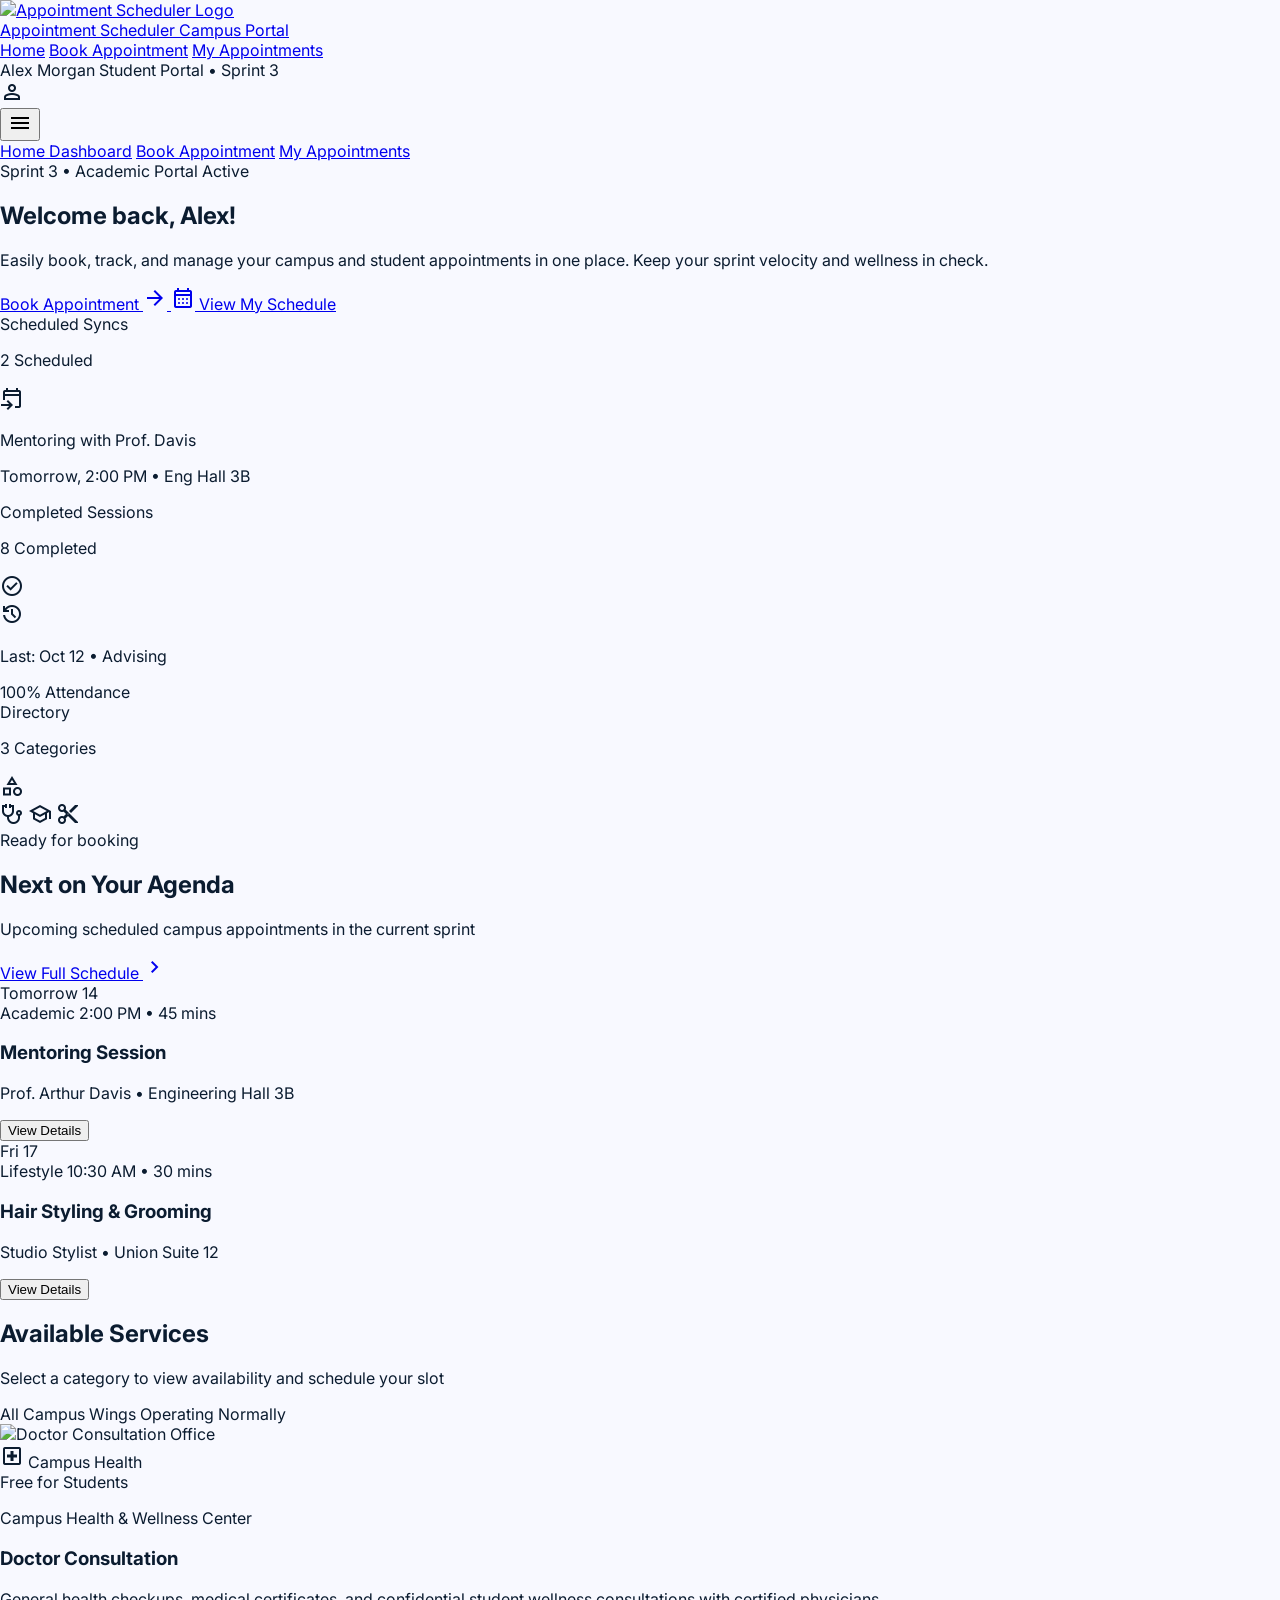
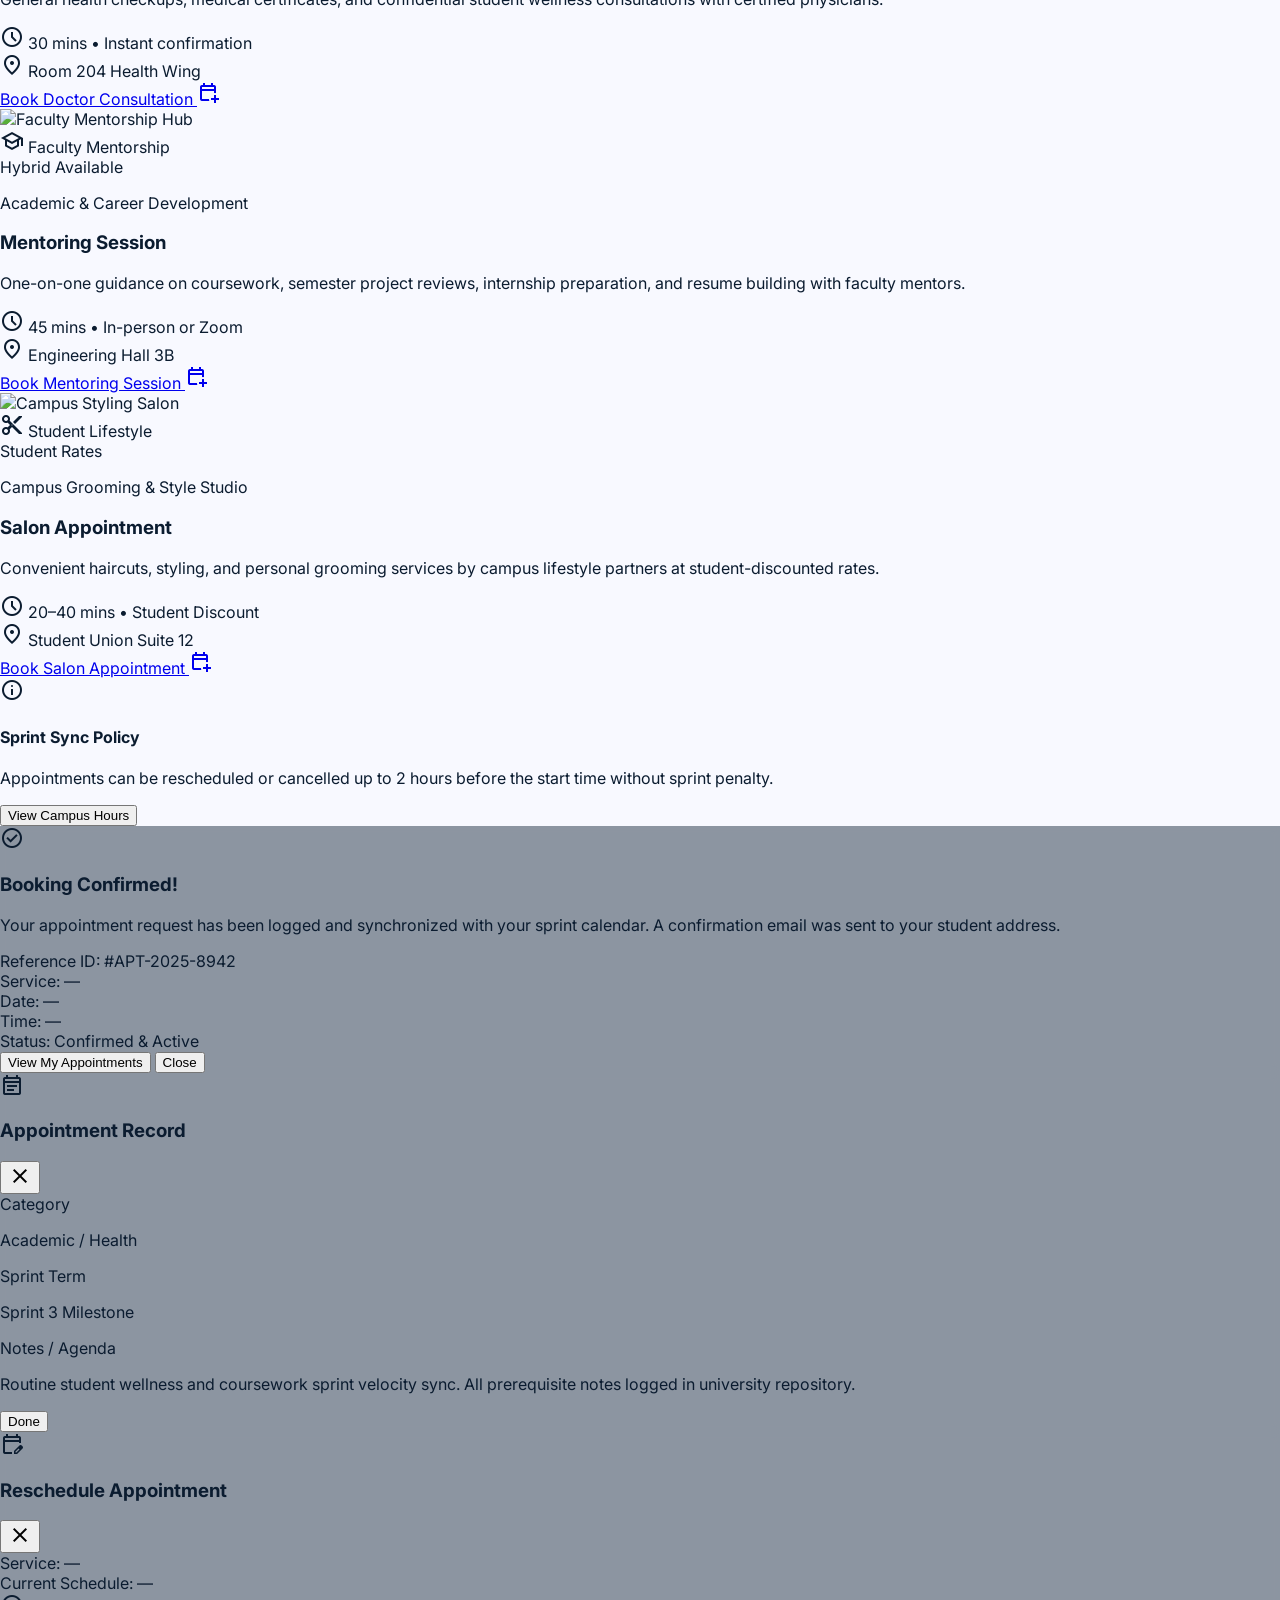
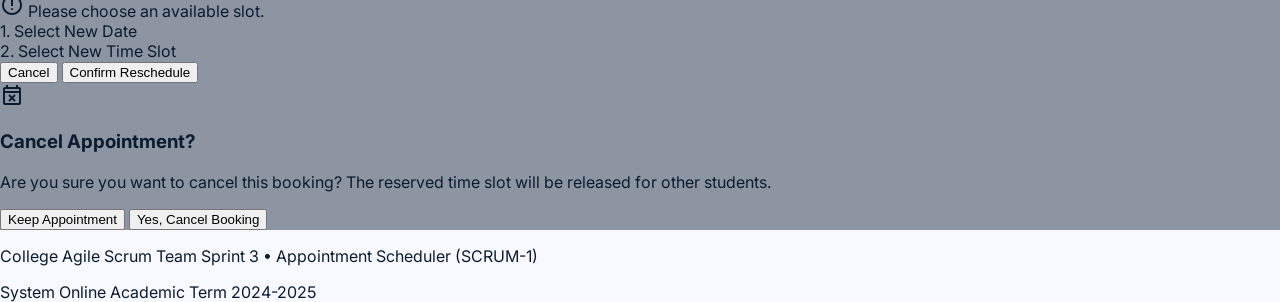
==== index.html @ 21fca4b3 "Initial commit: Appointment Scheduler for DevOps" ====
<!DOCTYPE html>
<html lang="en">
<head>
  <meta charset="utf-8"/>
  <meta name="viewport" content="width=device-width, initial-scale=1.0"/>
  <meta name="description" content="Agile Academic Appointment Scheduler - CSE706 Agile Scrum Project (SCRUM-1)"/>
  <title>Appointment Scheduler • Academic Portal</title>

  <!-- Google Fonts: Inter & Material Symbols Outlined -->
  <link rel="preconnect" href="https://fonts.googleapis.com"/>
  <link rel="preconnect" href="https://fonts.gstatic.com" crossorigin=""/>
  <link href="https://fonts.googleapis.com/css2?family=Inter:wght@300;400;500;600;700&display=swap" rel="stylesheet"/>
  <link href="https://fonts.googleapis.com/css2?family=Material+Symbols+Outlined:opsz,wght,FILL,GRAD@20..48,100..700,0..1,-50..200" rel="stylesheet"/>

  <!-- Tailwind CDN & Theme Config (Matches agile_academic_scheduler/DESIGN.md) -->
  <script src="https://cdn.tailwindcss.com"></script>
  <script id="tailwind-config">
    tailwind.config = {
      darkMode: "class",
      theme: {
        extend: {
          colors: {
            "surface": "#f8f9ff",
            "surface-dim": "#cbdbf5",
            "surface-bright": "#f8f9ff",
            "surface-container-lowest": "#ffffff",
            "surface-container-low": "#eff4ff",
            "surface-container": "#e5eeff",
            "surface-container-high": "#dce9ff",
            "surface-container-highest": "#d3e4fe",
            "surface-variant": "#d3e4fe",
            "background": "#f8f9ff",
            "on-surface": "#0b1c30",
            "on-surface-variant": "#434655",
            "on-background": "#0b1c30",
            "inverse-surface": "#213145",
            "inverse-on-surface": "#eaf1ff",
            "outline": "#737686",
            "outline-variant": "#c3c6d7",
            "primary": "#004ac6",
            "primary-container": "#2563eb",
            "on-primary": "#ffffff",
            "on-primary-container": "#eeefff",
            "primary-fixed": "#dbe1ff",
            "primary-fixed-dim": "#b4c5ff",
            "on-primary-fixed": "#00174b",
            "on-primary-fixed-variant": "#003ea8",
            "surface-tint": "#0053db",
            "secondary": "#565e74",
            "on-secondary": "#ffffff",
            "secondary-container": "#dae2fd",
            "on-secondary-container": "#5c647a",
            "secondary-fixed": "#dae2fd",
            "secondary-fixed-dim": "#bec6e0",
            "on-secondary-fixed": "#131b2e",
            "on-secondary-fixed-variant": "#3f465c",
            "tertiary": "#006243",
            "tertiary-container": "#007d57",
            "on-tertiary": "#ffffff",
            "on-tertiary-container": "#bdffdc",
            "tertiary-fixed": "#85f8c4",
            "tertiary-fixed-dim": "#68dba9",
            "on-tertiary-fixed": "#002114",
            "on-tertiary-fixed-variant": "#005137",
            "error": "#ba1a1a",
            "error-container": "#ffdad6",
            "on-error": "#ffffff",
            "on-error-container": "#93000a"
          },
          borderRadius: {
            "DEFAULT": "0.25rem",
            "lg": "0.5rem",
            "xl": "0.75rem",
            "full": "9999px"
          },
          spacing: {
            "gutter": "1rem",
            "gutter-desktop": "1.5rem",
            "margin": "1rem",
            "margin-tablet": "1.5rem",
            "margin-desktop": "2rem",
            "space-xs": "0.25rem",
            "space-sm": "0.5rem",
            "space-md": "1rem",
            "space-lg": "1.5rem",
            "space-xl": "2rem"
          },
          fontFamily: {
            sans: ["Inter", "-apple-system", "BlinkMacSystemFont", "sans-serif"]
          }
        }
      }
    };
  </script>

  <!-- Core Stylesheet -->
  <link rel="stylesheet" href="css/style.css"/>
</head>
<body class="bg-background text-on-surface antialiased min-h-screen flex flex-col font-sans">

  <!-- ======================================================================
       GLOBAL HEADER & NAVIGATION (Shared Shell)
       ====================================================================== -->
  <header class="fixed top-0 left-0 right-0 z-50 bg-surface-container-lowest/95 backdrop-blur-md border-b border-outline-variant/40 shadow-xs" id="app-header">
    <div class="h-16 max-w-7xl mx-auto px-4 sm:px-6 lg:px-8 flex items-center justify-between gap-space-md">
      
      <!-- Brand & Project Identity -->
      <a href="#home" class="flex items-center gap-space-md cursor-pointer group" data-navigate="home" aria-label="Go to Home Dashboard">
        <img alt="Appointment Scheduler Logo" class="h-8 w-auto object-contain transition-transform group-hover:scale-105" src="https://lh3.googleusercontent.com/aida/[base64]"/>
        <div class="flex items-center gap-space-sm">
          <span class="text-lg font-bold text-on-surface tracking-tight">Appointment Scheduler</span>
          <span class="hidden sm:inline-flex items-center px-2 py-0.5 rounded-full text-xs font-semibold bg-surface-container-high text-primary">Campus Portal</span>
        </div>
      </a>

      <!-- Desktop Navigation Shell Links -->
      <nav class="hidden md:flex items-center gap-space-xs" id="main-nav" aria-label="Main Navigation">
        <a class="nav-item px-3 py-1.5 transition-colors text-sm font-medium rounded-lg" data-target="home" href="#home">Home</a>
        <a class="nav-item px-3 py-1.5 transition-colors text-sm font-medium rounded-lg" data-target="book-appointment" href="#book-appointment">Book Appointment</a>
        <a class="nav-item px-3 py-1.5 transition-colors text-sm font-medium rounded-lg" data-target="my-appointments" href="#my-appointments">My Appointments</a>
      </nav>

      <!-- User Profile & Mobile Menu Toggle -->
      <div class="flex items-center gap-space-md">
        <div class="hidden sm:flex flex-col text-right">
          <span class="text-xs font-semibold text-on-surface leading-tight">Alex Morgan</span>
          <span class="text-[11px] text-on-surface-variant leading-none">Student Portal • Sprint 3</span>
        </div>
        <div class="relative cursor-pointer" title="Student Profile (SSO Active)">
          <div class="w-8 h-8 rounded-full bg-primary flex items-center justify-center text-on-primary">
            <span class="material-symbols-outlined text-[18px]">person</span>
          </div>
          <span class="absolute bottom-0 right-0 w-2.5 h-2.5 rounded-full bg-tertiary ring-2 ring-surface-container-lowest" title="Active"></span>
        </div>

        <!-- Mobile Navigation Menu Toggle Button -->
        <button class="md:hidden p-1.5 rounded-lg text-on-surface-variant hover:bg-surface-container transition-colors" id="mobile-menu-btn" aria-label="Toggle navigation menu">
          <span class="material-symbols-outlined text-[24px]">menu</span>
        </button>
      </div>
    </div>

    <!-- Mobile Navigation Dropdown -->
    <div class="hidden md:hidden px-4 pb-4 pt-2 bg-surface-container-lowest border-b border-outline-variant/40 flex flex-col gap-1.5" id="mobile-nav">
      <a class="mobile-nav-item px-3 py-2 rounded-lg text-sm font-medium transition-colors" data-target="home" href="#home">Home Dashboard</a>
      <a class="mobile-nav-item px-3 py-2 rounded-lg text-sm font-medium transition-colors" data-target="book-appointment" href="#book-appointment">Book Appointment</a>
      <a class="mobile-nav-item px-3 py-2 rounded-lg text-sm font-medium transition-colors" data-target="my-appointments" href="#my-appointments">My Appointments</a>
    </div>
  </header>

  <!-- ======================================================================
       MAIN CONTENT CONTAINER (View Router Shell)
       ====================================================================== -->
  <main class="w-full pt-16 flex-1 bg-background" id="app-main">

    <!-- ==================================================================
         VIEW 1: HOME DASHBOARD (Reference: home_dashboard/code.html)
         ================================================================== -->
    <section class="view-section" id="view-home">
      <div class="max-w-7xl mx-auto px-4 sm:px-6 lg:px-8 py-8 min-h-[calc(100vh-8rem)]">
        <div class="flex flex-col w-full space-y-10">

          <!-- Welcome Banner / Agile Cockpit Bar -->
          <div class="relative overflow-hidden rounded-xl bg-surface-container-lowest p-6 sm:p-8 shadow-sm">
            <div class="absolute -right-16 -top-16 w-80 h-80 rounded-full bg-primary-fixed/30 blur-3xl pointer-events-none"></div>
            <div class="relative z-10 flex flex-col lg:flex-row lg:items-center lg:justify-between gap-6">
              <div class="max-w-2xl space-y-2">
                <div class="inline-flex items-center gap-2 px-2.5 py-1 rounded-full bg-surface-container text-primary">
                  <span class="w-2 h-2 rounded-full bg-primary animate-pulse"></span>
                  <span class="text-xs font-semibold uppercase tracking-wider">Sprint 3 • Academic Portal Active</span>
                </div>
                <h1 class="text-3xl sm:text-4xl font-bold text-on-surface tracking-tight">Welcome back, Alex!</h1>
                <p class="text-base sm:text-lg text-on-surface-variant max-w-xl">
                  Easily book, track, and manage your campus and student appointments in one place. Keep your sprint velocity and wellness in check.
                </p>
              </div>
              <div class="flex flex-wrap sm:flex-nowrap items-center gap-3">
                <a class="inline-flex items-center justify-center gap-2 px-5 py-3 rounded-lg bg-primary-container text-on-primary font-semibold text-sm shadow-md hover:bg-primary transition-all duration-150 active:scale-95 cursor-pointer" data-navigate="book-appointment" href="#book-appointment">
                  <span>Book Appointment</span>
                  <span class="material-symbols-outlined text-[20px]">arrow_forward</span>
                </a>
                <a class="inline-flex items-center justify-center gap-2 px-5 py-3 rounded-lg bg-surface-container text-on-surface font-semibold text-sm hover:bg-surface-container-high transition-all duration-150 cursor-pointer" data-navigate="my-appointments" href="#my-appointments">
                  <span class="material-symbols-outlined text-[20px] text-secondary">calendar_month</span>
                  <span>View My Schedule</span>
                </a>
              </div>
            </div>
          </div>

          <!-- Summary Stats Metric Modules -->
          <div class="grid grid-cols-1 md:grid-cols-3 gap-6">
            <!-- Card 1: Scheduled -->
            <div class="rounded-xl bg-surface-container-lowest p-6 shadow-sm flex flex-col justify-between">
              <div class="flex items-start justify-between">
                <div class="space-y-1">
                  <span class="text-xs font-semibold text-on-surface-variant uppercase tracking-wider">Scheduled Syncs</span>
                  <p class="text-2xl font-bold text-on-surface">2 Scheduled</p>
                </div>
                <div class="w-11 h-11 rounded-lg bg-surface-container flex items-center justify-center text-primary">
                  <span class="material-symbols-outlined text-[24px]">event_upcoming</span>
                </div>
              </div>
              <div class="mt-6 pt-4 bg-surface-container-low -mx-6 -mb-6 p-4 rounded-b-xl flex items-center gap-3">
                <span class="w-2 h-2 rounded-full bg-primary flex-shrink-0"></span>
                <div class="min-w-0 flex-1">
                  <p class="text-xs font-semibold text-on-surface truncate">Mentoring with Prof. Davis</p>
                  <p class="text-xs text-on-surface-variant">Tomorrow, 2:00 PM • Eng Hall 3B</p>
                </div>
              </div>
            </div>

            <!-- Card 2: Completed Sessions -->
            <div class="rounded-xl bg-surface-container-lowest p-6 shadow-sm flex flex-col justify-between">
              <div class="flex items-start justify-between">
                <div class="space-y-1">
                  <span class="text-xs font-semibold text-on-surface-variant uppercase tracking-wider">Completed Sessions</span>
                  <p class="text-2xl font-bold text-on-surface">8 Completed</p>
                </div>
                <div class="w-11 h-11 rounded-lg bg-tertiary-fixed/40 flex items-center justify-center text-tertiary">
                  <span class="material-symbols-outlined text-[24px]">check_circle</span>
                </div>
              </div>
              <div class="mt-6 pt-4 bg-surface-container-low -mx-6 -mb-6 p-4 rounded-b-xl flex items-center justify-between">
                <div class="flex items-center gap-2">
                  <span class="material-symbols-outlined text-secondary text-[16px]">history</span>
                  <p class="text-xs text-on-surface-variant">Last: Oct 12 • Advising</p>
                </div>
                <span class="px-2 py-0.5 rounded-full bg-surface-container text-xs text-on-surface-variant font-medium">100% Attendance</span>
              </div>
            </div>

            <!-- Card 3: Directory Categories -->
            <div class="rounded-xl bg-surface-container-lowest p-6 shadow-sm flex flex-col justify-between">
              <div class="flex items-start justify-between">
                <div class="space-y-1">
                  <span class="text-xs font-semibold text-on-surface-variant uppercase tracking-wider">Directory</span>
                  <p class="text-2xl font-bold text-on-surface">3 Categories</p>
                </div>
                <div class="w-11 h-11 rounded-lg bg-surface-container-high flex items-center justify-center text-primary">
                  <span class="material-symbols-outlined text-[24px]">category</span>
                </div>
              </div>
              <div class="mt-6 pt-4 bg-surface-container-low -mx-6 -mb-6 p-4 rounded-b-xl flex items-center justify-between">
                <div class="flex items-center gap-2">
                  <span class="p-1 rounded bg-surface-container-lowest text-primary material-symbols-outlined text-[16px]">stethoscope</span>
                  <span class="p-1 rounded bg-surface-container-lowest text-primary material-symbols-outlined text-[16px]">school</span>
                  <span class="p-1 rounded bg-surface-container-lowest text-primary material-symbols-outlined text-[16px]">content_cut</span>
                </div>
                <span class="text-xs text-primary font-semibold">Ready for booking</span>
              </div>
            </div>
          </div>

          <!-- Next 2 Appointments: Quick Preview Strip -->
          <div class="rounded-xl bg-surface-container-lowest p-6 shadow-sm space-y-4">
            <div class="flex items-center justify-between">
              <div>
                <h2 class="text-lg font-bold text-on-surface tracking-tight">Next on Your Agenda</h2>
                <p class="text-xs text-on-surface-variant">Upcoming scheduled campus appointments in the current sprint</p>
              </div>
              <a class="inline-flex items-center gap-1 text-xs font-semibold text-primary hover:text-on-primary-fixed-variant transition-colors cursor-pointer" data-navigate="my-appointments" href="#my-appointments">
                <span>View Full Schedule</span>
                <span class="material-symbols-outlined text-[16px]">chevron_right</span>
              </a>
            </div>
            <div class="grid grid-cols-1 md:grid-cols-2 gap-4">
              <!-- Item 1: Mentoring -->
              <div class="flex flex-col sm:flex-row sm:items-center justify-between gap-4 p-4 rounded-lg bg-surface-container-low hover:bg-surface-container transition-colors">
                <div class="flex items-center gap-3">
                  <div class="w-12 h-12 rounded-lg bg-primary text-on-primary flex flex-col items-center justify-center flex-shrink-0">
                    <span class="text-[10px] font-bold uppercase leading-none">Tomorrow</span>
                    <span class="text-lg font-bold leading-none mt-1">14</span>
                  </div>
                  <div>
                    <div class="inline-flex items-center gap-2 mb-0.5">
                      <span class="px-2 py-0.5 rounded-full bg-primary-fixed text-xs font-semibold text-on-primary-fixed-variant">Academic</span>
                      <span class="text-xs text-on-surface-variant">2:00 PM • 45 mins</span>
                    </div>
                    <h3 class="text-sm font-semibold text-on-surface">Mentoring Session</h3>
                    <p class="text-xs text-on-surface-variant">Prof. Arthur Davis • Engineering Hall 3B</p>
                  </div>
                </div>
                <button class="self-start sm:self-center px-3 py-1.5 rounded-lg bg-surface-container-lowest text-primary text-xs font-semibold shadow-sm hover:bg-primary hover:text-on-primary transition-colors cursor-pointer" onclick="navigateTo('my-appointments')">
                  View Details
                </button>
              </div>

              <!-- Item 2: Styling -->
              <div class="flex flex-col sm:flex-row sm:items-center justify-between gap-4 p-4 rounded-lg bg-surface-container-low hover:bg-surface-container transition-colors">
                <div class="flex items-center gap-3">
                  <div class="w-12 h-12 rounded-lg bg-secondary text-on-secondary flex flex-col items-center justify-center flex-shrink-0">
                    <span class="text-[10px] font-bold uppercase leading-none">Fri</span>
                    <span class="text-lg font-bold leading-none mt-1">17</span>
                  </div>
                  <div>
                    <div class="inline-flex items-center gap-2 mb-0.5">
                      <span class="px-2 py-0.5 rounded-full bg-surface-container-high text-xs font-semibold text-secondary">Lifestyle</span>
                      <span class="text-xs text-on-surface-variant">10:30 AM • 30 mins</span>
                    </div>
                    <h3 class="text-sm font-semibold text-on-surface">Hair Styling & Grooming</h3>
                    <p class="text-xs text-on-surface-variant">Studio Stylist • Union Suite 12</p>
                  </div>
                </div>
                <button class="self-start sm:self-center px-3 py-1.5 rounded-lg bg-surface-container-lowest text-primary text-xs font-semibold shadow-sm hover:bg-primary hover:text-on-primary transition-colors cursor-pointer" onclick="navigateTo('my-appointments')">
                  View Details
                </button>
              </div>
            </div>
          </div>

          <!-- Available Services Section -->
          <div class="space-y-6">
            <div class="flex flex-col sm:flex-row sm:items-end justify-between gap-2">
              <div>
                <h2 class="text-2xl font-bold text-on-surface tracking-tight">Available Services</h2>
                <p class="text-sm text-on-surface-variant">Select a category to view availability and schedule your slot</p>
              </div>
              <div class="inline-flex items-center gap-1.5 text-on-surface-variant text-xs font-semibold bg-surface-container-lowest px-3 py-1.5 rounded-lg shadow-sm">
                <span class="w-2 h-2 rounded-full bg-tertiary"></span>
                <span>All Campus Wings Operating Normally</span>
              </div>
            </div>

            <!-- 3 Distinct Realistic Service Cards -->
            <div class="grid grid-cols-1 lg:grid-cols-3 gap-6">

              <!-- Card A: Doctor Consultation -->
              <div class="rounded-xl bg-surface-container-lowest shadow-sm flex flex-col justify-between overflow-hidden group hover:shadow-md transition-shadow duration-200">
                <div>
                  <div class="relative h-44 w-full overflow-hidden bg-surface-container">
                    <img class="w-full h-full object-cover group-hover:scale-105 transition-transform duration-300" alt="Doctor Consultation Office" src="https://lh3.googleusercontent.com/aida-public/[base64]"/>
                    <div class="absolute top-3 left-3">
                      <span class="inline-flex items-center gap-1.5 px-3 py-1 rounded-full bg-surface-container-lowest/90 backdrop-blur text-xs font-semibold text-primary shadow-sm">
                        <span class="material-symbols-outlined text-[16px]">local_hospital</span>
                        Campus Health
                      </span>
                    </div>
                    <div class="absolute bottom-3 right-3">
                      <span class="px-2.5 py-0.5 rounded-full bg-surface-container-lowest/90 backdrop-blur text-xs text-tertiary font-bold shadow-sm">
                        Free for Students
                      </span>
                    </div>
                  </div>
                  <div class="p-6 space-y-3">
                    <div>
                      <p class="text-xs font-bold uppercase tracking-wider text-primary">Campus Health & Wellness Center</p>
                      <h3 class="text-lg font-bold text-on-surface mt-1">Doctor Consultation</h3>
                    </div>
                    <p class="text-sm text-on-surface-variant line-clamp-3">
                      General health checkups, medical certificates, and confidential student wellness consultations with certified physicians.
                    </p>
                    <div class="pt-2 flex flex-col gap-1.5">
                      <div class="flex items-center gap-2 text-on-surface-variant text-xs">
                        <span class="material-symbols-outlined text-[18px] text-secondary">schedule</span>
                        <span>30 mins • Instant confirmation</span>
                      </div>
                      <div class="flex items-center gap-2 text-on-surface-variant text-xs">
                        <span class="material-symbols-outlined text-[18px] text-secondary">location_on</span>
                        <span>Room 204 Health Wing</span>
                      </div>
                    </div>
                  </div>
                </div>
                <div class="p-6 pt-0">
                  <a class="w-full inline-flex items-center justify-center gap-2 px-4 py-2.5 rounded-lg bg-surface-container-low text-primary text-sm font-semibold hover:bg-primary hover:text-on-primary transition-colors cursor-pointer" data-navigate="book-appointment" data-service="doctor" href="#book-appointment">
                    <span>Book Doctor Consultation</span>
                    <span class="material-symbols-outlined text-[18px]">calendar_add_on</span>
                  </a>
                </div>
              </div>

              <!-- Card B: Mentoring Session -->
              <div class="rounded-xl bg-surface-container-lowest shadow-sm flex flex-col justify-between overflow-hidden group hover:shadow-md transition-shadow duration-200">
                <div>
                  <div class="relative h-44 w-full overflow-hidden bg-surface-container">
                    <img class="w-full h-full object-cover group-hover:scale-105 transition-transform duration-300" alt="Faculty Mentorship Hub" src="https://lh3.googleusercontent.com/aida-public/[base64]"/>
                    <div class="absolute top-3 left-3">
                      <span class="inline-flex items-center gap-1.5 px-3 py-1 rounded-full bg-surface-container-lowest/90 backdrop-blur text-xs font-semibold text-primary shadow-sm">
                        <span class="material-symbols-outlined text-[16px]">school</span>
                        Faculty Mentorship
                      </span>
                    </div>
                    <div class="absolute bottom-3 right-3">
                      <span class="px-2.5 py-0.5 rounded-full bg-surface-container-lowest/90 backdrop-blur text-xs text-secondary font-bold shadow-sm">
                        Hybrid Available
                      </span>
                    </div>
                  </div>
                  <div class="p-6 space-y-3">
                    <div>
                      <p class="text-xs font-bold uppercase tracking-wider text-primary">Academic & Career Development</p>
                      <h3 class="text-lg font-bold text-on-surface mt-1">Mentoring Session</h3>
                    </div>
                    <p class="text-sm text-on-surface-variant line-clamp-3">
                      One-on-one guidance on coursework, semester project reviews, internship preparation, and resume building with faculty mentors.
                    </p>
                    <div class="pt-2 flex flex-col gap-1.5">
                      <div class="flex items-center gap-2 text-on-surface-variant text-xs">
                        <span class="material-symbols-outlined text-[18px] text-secondary">schedule</span>
                        <span>45 mins • In-person or Zoom</span>
                      </div>
                      <div class="flex items-center gap-2 text-on-surface-variant text-xs">
                        <span class="material-symbols-outlined text-[18px] text-secondary">location_on</span>
                        <span>Engineering Hall 3B</span>
                      </div>
                    </div>
                  </div>
                </div>
                <div class="p-6 pt-0">
                  <a class="w-full inline-flex items-center justify-center gap-2 px-4 py-2.5 rounded-lg bg-primary-container text-on-primary text-sm font-semibold shadow-sm hover:bg-primary transition-colors cursor-pointer" data-navigate="book-appointment" data-service="mentoring" href="#book-appointment">
                    <span>Book Mentoring Session</span>
                    <span class="material-symbols-outlined text-[18px]">calendar_add_on</span>
                  </a>
                </div>
              </div>

              <!-- Card C: Salon Appointment -->
              <div class="rounded-xl bg-surface-container-lowest shadow-sm flex flex-col justify-between overflow-hidden group hover:shadow-md transition-shadow duration-200">
                <div>
                  <div class="relative h-44 w-full overflow-hidden bg-surface-container">
                    <img class="w-full h-full object-cover group-hover:scale-105 transition-transform duration-300" alt="Campus Styling Salon" src="https://lh3.googleusercontent.com/aida-public/[base64]"/>
                    <div class="absolute top-3 left-3">
                      <span class="inline-flex items-center gap-1.5 px-3 py-1 rounded-full bg-surface-container-lowest/90 backdrop-blur text-xs font-semibold text-primary shadow-sm">
                        <span class="material-symbols-outlined text-[16px]">content_cut</span>
                        Student Lifestyle
                      </span>
                    </div>
                    <div class="absolute bottom-3 right-3">
                      <span class="px-2.5 py-0.5 rounded-full bg-surface-container-lowest/90 backdrop-blur text-xs text-primary font-bold shadow-sm">
                        Student Rates
                      </span>
                    </div>
                  </div>
                  <div class="p-6 space-y-3">
                    <div>
                      <p class="text-xs font-bold uppercase tracking-wider text-primary">Campus Grooming & Style Studio</p>
                      <h3 class="text-lg font-bold text-on-surface mt-1">Salon Appointment</h3>
                    </div>
                    <p class="text-sm text-on-surface-variant line-clamp-3">
                      Convenient haircuts, styling, and personal grooming services by campus lifestyle partners at student-discounted rates.
                    </p>
                    <div class="pt-2 flex flex-col gap-1.5">
                      <div class="flex items-center gap-2 text-on-surface-variant text-xs">
                        <span class="material-symbols-outlined text-[18px] text-secondary">schedule</span>
                        <span>20–40 mins • Student Discount</span>
                      </div>
                      <div class="flex items-center gap-2 text-on-surface-variant text-xs">
                        <span class="material-symbols-outlined text-[18px] text-secondary">location_on</span>
                        <span>Student Union Suite 12</span>
                      </div>
                    </div>
                  </div>
                </div>
                <div class="p-6 pt-0">
                  <a class="w-full inline-flex items-center justify-center gap-2 px-4 py-2.5 rounded-lg bg-surface-container-low text-primary text-sm font-semibold hover:bg-primary hover:text-on-primary transition-colors cursor-pointer" data-navigate="book-appointment" data-service="salon" href="#book-appointment">
                    <span>Book Salon Appointment</span>
                    <span class="material-symbols-outlined text-[18px]">calendar_add_on</span>
                  </a>
                </div>
              </div>
            </div>
          </div>

          <!-- Agile Sprint Cadence & Advisory Notice Footer Module -->
          <div class="rounded-xl bg-surface-container-low p-6 flex flex-col sm:flex-row items-center justify-between gap-4">
            <div class="flex items-center gap-4">
              <div class="w-10 h-10 rounded-full bg-surface-container-lowest flex items-center justify-center text-primary shadow-sm flex-shrink-0">
                <span class="material-symbols-outlined text-[20px]">info</span>
              </div>
              <div>
                <h4 class="text-sm font-bold text-on-surface">Sprint Sync Policy</h4>
                <p class="text-xs text-on-surface-variant">Appointments can be rescheduled or cancelled up to 2 hours before the start time without sprint penalty.</p>
              </div>
            </div>
            <div class="flex items-center gap-2 self-end sm:self-auto flex-shrink-0">
              <button class="px-3 py-1.5 rounded-lg bg-surface-container-lowest text-xs font-semibold text-on-surface hover:bg-surface-container transition-colors shadow-sm cursor-pointer" onclick="alert('Campus Wing Operating Hours:\nMon-Fri: 8:00 AM - 6:00 PM\nSat: 9:00 AM - 1:00 PM\nSun: Closed')">
                View Campus Hours
              </button>
            </div>
          </div>

        </div>
      </div>
    </section>

    <!-- ==================================================================
         VIEW 2: BOOK APPOINTMENT (Reference: book_appointment/code.html)
         ================================================================== -->
    <section class="view-section hidden" id="view-book-appointment">
      <div class="max-w-7xl mx-auto px-4 sm:px-6 lg:px-8 py-8 min-h-[calc(100vh-8rem)]">
        <div class="flex flex-col w-full relative">

          <!-- Ambient Glow Effect -->
          <div class="absolute -top-12 -left-20 w-96 h-96 bg-primary-container/5 rounded-full blur-3xl pointer-events-none"></div>
          <div class="absolute top-1/2 -right-24 w-80 h-80 bg-tertiary/5 rounded-full blur-2xl pointer-events-none"></div>

          <!-- Main Two-Column Layout -->
          <div class="grid grid-cols-1 lg:grid-cols-12 gap-6 lg:gap-8 items-start relative z-10">

            <!-- LEFT COLUMN: Step-by-Step Booking Form (8 cols) -->
            <div class="lg:col-span-8 flex flex-col gap-6">

              <!-- Header & Sprint Context Pill -->
              <div class="flex flex-col gap-1.5">
                <div class="flex items-center gap-2 mb-1">
                  <span class="inline-flex items-center gap-1.5 px-2.5 py-0.5 rounded-full bg-surface-container-high text-primary text-xs font-semibold">
                    <span class="material-symbols-outlined text-[14px]">tune</span>
                    Agile Sprint Cadence • Term Slot
                  </span>
                  <span class="text-on-surface-variant text-xs">Sprint 3 Milestone</span>
                </div>
                <h1 class="text-3xl font-bold text-on-surface tracking-tight">Book an Appointment</h1>
                <p class="text-base text-on-surface-variant max-w-2xl">
                  Follow the steps below to pick your service, choose an available date and time, and confirm your booking.
                </p>
              </div>

              <!-- STEP 1: Service Selection -->
              <section aria-labelledby="step1-title" class="bg-surface-container-lowest p-6 rounded-xl shadow-sm flex flex-col gap-4">
                <div class="flex items-center justify-between">
                  <div class="flex items-center gap-2">
                    <span class="w-6 h-6 rounded-full bg-primary-container text-on-primary text-xs font-bold flex items-center justify-center">1</span>
                    <h2 class="text-base font-bold text-on-surface" id="step1-title">Select Service</h2>
                  </div>
                  <span class="text-xs text-on-surface-variant uppercase tracking-wider font-medium">Step 1 of 4</span>
                </div>

                <div class="grid grid-cols-1 sm:grid-cols-3 gap-4" id="service-options">
                  <!-- Option 1: Doctor -->
                  <button class="service-card group relative text-left p-4 rounded-xl bg-surface-container-low transition-all duration-150 ring-2 ring-primary shadow-sm flex flex-col justify-between h-40 cursor-pointer" id="service-btn-doctor" onclick="selectService('Doctor Consultation', 'Campus Health Center, Room 204', '30 mins', '11:15 AM - 11:45 AM', this)" type="button">
                    <div class="flex items-start justify-between w-full">
                      <div class="w-10 h-10 rounded-lg bg-primary/10 text-primary flex items-center justify-center">
                        <span class="material-symbols-outlined text-[22px]">medical_services</span>
                      </div>
                      <span class="service-check w-5 h-5 rounded-full bg-primary text-on-primary flex items-center justify-center">
                        <span class="material-symbols-outlined text-[14px]">check</span>
                      </span>
                    </div>
                    <div>
                      <p class="text-sm font-semibold text-on-surface group-hover:text-primary transition-colors">Doctor Consultation</p>
                      <p class="text-xs text-on-surface-variant mt-0.5">Campus Clinic • 30 mins</p>
                      <div class="mt-2 inline-flex items-center gap-1 text-xs text-primary font-medium">
                        <span class="w-1.5 h-1.5 rounded-full bg-tertiary"></span>
                        Dr. Sarah Jenkins, MD
                      </div>
                    </div>
                  </button>

                  <!-- Option 2: Mentoring -->
                  <button class="service-card group relative text-left p-4 rounded-xl bg-surface-container-lowest hover:bg-surface-container-low transition-all duration-150 shadow-sm flex flex-col justify-between h-40 cursor-pointer" id="service-btn-mentoring" onclick="selectService('Mentoring Session', 'Engineering Hall, Lab 3', '45 mins', '11:15 AM - 12:00 PM', this)" type="button">
                    <div class="flex items-start justify-between w-full">
                      <div class="w-10 h-10 rounded-lg bg-surface-container-high text-on-surface-variant flex items-center justify-center group-hover:text-primary transition-colors">
                        <span class="material-symbols-outlined text-[22px]">school</span>
                      </div>
                      <span class="service-check hidden w-5 h-5 rounded-full bg-primary text-on-primary items-center justify-center">
                        <span class="material-symbols-outlined text-[14px]">check</span>
                      </span>
                    </div>
                    <div>
                      <p class="text-sm font-semibold text-on-surface group-hover:text-primary transition-colors">Mentoring Session</p>
                      <p class="text-xs text-on-surface-variant mt-0.5">Faculty Mentorship • 45 mins</p>
                      <div class="mt-2 inline-flex items-center gap-1 text-xs text-on-surface-variant font-medium">
                        <span class="w-1.5 h-1.5 rounded-full bg-secondary"></span>
                        Prof. R. Vance, Agile Lead
                      </div>
                    </div>
                  </button>

                  <!-- Option 3: Salon -->
                  <button class="service-card group relative text-left p-4 rounded-xl bg-surface-container-lowest hover:bg-surface-container-low transition-all duration-150 shadow-sm flex flex-col justify-between h-40 cursor-pointer" id="service-btn-salon" onclick="selectService('Salon Appointment', 'Student Union, Suite B', '30 mins', '11:15 AM - 11:45 AM', this)" type="button">
                    <div class="flex items-start justify-between w-full">
                      <div class="w-10 h-10 rounded-lg bg-surface-container-high text-on-surface-variant flex items-center justify-center group-hover:text-primary transition-colors">
                        <span class="material-symbols-outlined text-[22px]">content_cut</span>
                      </div>
                      <span class="service-check hidden w-5 h-5 rounded-full bg-primary text-on-primary items-center justify-center">
                        <span class="material-symbols-outlined text-[14px]">check</span>
                      </span>
                    </div>
                    <div>
                      <p class="text-sm font-semibold text-on-surface group-hover:text-primary transition-colors">Salon Appointment</p>
                      <p class="text-xs text-on-surface-variant mt-0.5">Student Grooming • 30 mins</p>
                      <div class="mt-2 inline-flex items-center gap-1 text-xs text-on-surface-variant font-medium">
                        <span class="w-1.5 h-1.5 rounded-full bg-tertiary"></span>
                        Campus Stylist Desk
                      </div>
                    </div>
                  </button>
                </div>
              </section>

              <!-- STEP 2: Select Date -->
              <section aria-labelledby="step2-title" class="bg-surface-container-lowest p-6 rounded-xl shadow-sm flex flex-col gap-4">
                <div class="flex items-center justify-between">
                  <div class="flex items-center gap-2">
                    <span class="w-6 h-6 rounded-full bg-primary-container text-on-primary text-xs font-bold flex items-center justify-center">2</span>
                    <h2 class="text-base font-bold text-on-surface" id="step2-title">Select Date</h2>
                  </div>
                  <div class="flex items-center gap-2">
                    <button aria-label="Previous month" class="w-8 h-8 rounded-lg bg-surface-container hover:bg-surface-container-high text-on-surface flex items-center justify-center transition-colors cursor-pointer" type="button">
                      <span class="material-symbols-outlined text-[18px]">chevron_left</span>
                    </button>
                    <div class="px-3 py-1 rounded-lg bg-surface text-xs font-semibold text-on-surface flex items-center gap-1.5">
                      <span class="material-symbols-outlined text-primary text-[16px]">calendar_month</span>
                      <span>October 2025</span>
                    </div>
                    <button aria-label="Next month" class="w-8 h-8 rounded-lg bg-surface-container hover:bg-surface-container-high text-on-surface flex items-center justify-center transition-colors cursor-pointer" type="button">
                      <span class="material-symbols-outlined text-[18px]">chevron_right</span>
                    </button>
                  </div>
                </div>

                <!-- Mini Calendar Strip -->
                <div class="grid grid-cols-7 gap-1.5 sm:gap-2 pt-2">
                  <button class="date-chip flex flex-col items-center justify-center p-3 rounded-lg bg-surface-container-low hover:bg-surface-container-high transition-colors cursor-pointer" onclick="selectDate('Monday, Oct 20, 2025', this)" type="button">
                    <span class="text-xs text-on-surface-variant uppercase font-medium">Mon</span>
                    <span class="text-base font-bold text-on-surface mt-1">20</span>
                    <span class="w-1.5 h-1.5 rounded-full bg-tertiary mt-1.5"></span>
                  </button>
                  <button class="date-chip flex flex-col items-center justify-center p-3 rounded-lg bg-surface-container-low hover:bg-surface-container-high transition-colors cursor-pointer" onclick="selectDate('Tuesday, Oct 21, 2025', this)" type="button">
                    <span class="text-xs text-on-surface-variant uppercase font-medium">Tue</span>
                    <span class="text-base font-bold text-on-surface mt-1">21</span>
                    <span class="w-1.5 h-1.5 rounded-full bg-tertiary mt-1.5"></span>
                  </button>
                  <button class="date-chip selected-date flex flex-col items-center justify-center p-3 rounded-lg bg-primary-container text-on-primary shadow-sm ring-2 ring-primary transition-all cursor-pointer" onclick="selectDate('Wednesday, Oct 22, 2025', this)" type="button">
                    <span class="text-xs text-on-primary uppercase font-bold">Wed</span>
                    <span class="text-base font-bold text-on-primary mt-1">22</span>
                    <span class="w-1.5 h-1.5 rounded-full bg-on-primary mt-1.5"></span>
                  </button>
                  <button class="date-chip flex flex-col items-center justify-center p-3 rounded-lg bg-surface-container-low hover:bg-surface-container-high transition-colors cursor-pointer" onclick="selectDate('Thursday, Oct 23, 2025', this)" type="button">
                    <span class="text-xs text-on-surface-variant uppercase font-medium">Thu</span>
                    <span class="text-base font-bold text-on-surface mt-1">23</span>
                    <span class="w-1.5 h-1.5 rounded-full bg-tertiary mt-1.5"></span>
                  </button>
                  <button class="date-chip flex flex-col items-center justify-center p-3 rounded-lg bg-surface-container-low hover:bg-surface-container-high transition-colors cursor-pointer" onclick="selectDate('Friday, Oct 24, 2025', this)" type="button">
                    <span class="text-xs text-on-surface-variant uppercase font-medium">Fri</span>
                    <span class="text-base font-bold text-on-surface mt-1">24</span>
                    <span class="w-1.5 h-1.5 rounded-full bg-tertiary mt-1.5"></span>
                  </button>
                  <button class="flex flex-col items-center justify-center p-3 rounded-lg bg-surface opacity-45 cursor-not-allowed" disabled="" type="button">
                    <span class="text-xs text-on-surface-variant uppercase font-medium">Sat</span>
                    <span class="text-base text-on-surface-variant mt-1">25</span>
                    <span class="text-[10px] text-on-surface-variant mt-1.5">Off</span>
                  </button>
                  <button class="flex flex-col items-center justify-center p-3 rounded-lg bg-surface opacity-45 cursor-not-allowed" disabled="" type="button">
                    <span class="text-xs text-on-surface-variant uppercase font-medium">Sun</span>
                    <span class="text-base text-on-surface-variant mt-1">26</span>
                    <span class="text-[10px] text-on-surface-variant mt-1.5">Off</span>
                  </button>
                </div>

                <div class="flex items-center gap-2 p-3 rounded-lg bg-surface-container text-xs text-on-surface">
                  <span class="material-symbols-outlined text-primary text-[18px]">event_available</span>
                  <span>Currently selected: <strong class="text-primary font-bold" id="selected-date-callout">Wednesday, Oct 22, 2025</strong> • 6 open slots today</span>
                </div>
              </section>

              <!-- STEP 3: Available Time-Slots -->
              <section aria-labelledby="step3-title" class="bg-surface-container-lowest p-6 rounded-xl shadow-sm flex flex-col gap-4">
                <div class="flex flex-col sm:flex-row sm:items-center justify-between gap-1">
                  <div class="flex items-center gap-2">
                    <span class="w-6 h-6 rounded-full bg-primary-container text-on-primary text-xs font-bold flex items-center justify-center">3</span>
                    <h2 class="text-base font-bold text-on-surface" id="step3-title">Select a Time Slot</h2>
                  </div>
                  <span class="text-xs text-on-surface-variant flex items-center gap-1">
                    <span class="material-symbols-outlined text-[16px] text-secondary">schedule</span>
                    (Local Campus Time • Eastern Time)
                  </span>
                </div>

                <div class="grid grid-cols-2 sm:grid-cols-4 gap-2" id="timeslot-container">
                  <button class="timeslot-btn p-3 rounded-lg bg-surface-container-low hover:bg-surface-container-high text-on-surface text-xs font-semibold flex flex-col items-center justify-center gap-0.5 transition-colors cursor-pointer" onclick="selectSlot('09:00 AM - 09:30 AM', this)" type="button">
                    <span>09:00 AM</span>
                    <span class="text-[11px] text-tertiary">Available</span>
                  </button>
                  <button class="p-3 rounded-lg bg-surface text-outline cursor-not-allowed flex flex-col items-center justify-center gap-0.5 opacity-60" disabled="" type="button">
                    <span class="line-through text-xs">09:30 AM</span>
                    <span class="text-[10px] text-error px-1.5 py-0.2 rounded bg-error-container/40">Full</span>
                  </button>
                  <button class="timeslot-btn p-3 rounded-lg bg-surface-container-low hover:bg-surface-container-high text-on-surface text-xs font-semibold flex flex-col items-center justify-center gap-0.5 transition-colors cursor-pointer" onclick="selectSlot('10:00 AM - 10:30 AM', this)" type="button">
                    <span>10:00 AM</span>
                    <span class="text-[11px] text-tertiary">Available</span>
                  </button>
                  <button class="timeslot-btn selected-slot p-3 rounded-lg bg-primary-container text-on-primary ring-2 ring-primary text-xs font-semibold flex flex-col items-center justify-center gap-0.5 shadow-sm transition-all cursor-pointer" onclick="selectSlot('11:15 AM - 11:45 AM', this)" type="button">
                    <span class="font-bold">11:15 AM</span>
                    <span class="text-[11px] text-on-primary-container">Selected</span>
                  </button>
                  <button class="p-3 rounded-lg bg-surface text-outline cursor-not-allowed flex flex-col items-center justify-center gap-0.5 opacity-60" disabled="" type="button">
                    <span class="line-through text-xs">01:00 PM</span>
                    <span class="text-[10px] text-on-surface-variant px-1.5 py-0.2 rounded bg-surface-variant">Unavailable</span>
                  </button>
                  <button class="timeslot-btn p-3 rounded-lg bg-surface-container-low hover:bg-surface-container-high text-on-surface text-xs font-semibold flex flex-col items-center justify-center gap-0.5 transition-colors cursor-pointer" onclick="selectSlot('02:00 PM - 02:30 PM', this)" type="button">
                    <span>02:00 PM</span>
                    <span class="text-[11px] text-tertiary">Available</span>
                  </button>
                  <button class="timeslot-btn p-3 rounded-lg bg-surface-container-low hover:bg-surface-container-high text-on-surface text-xs font-semibold flex flex-col items-center justify-center gap-0.5 transition-colors cursor-pointer" onclick="selectSlot('03:30 PM - 04:00 PM', this)" type="button">
                    <span>03:30 PM</span>
                    <span class="text-[11px] text-tertiary">Available</span>
                  </button>
                  <button class="p-3 rounded-lg bg-surface text-outline cursor-not-allowed flex flex-col items-center justify-center gap-0.5 opacity-60" disabled="" type="button">
                    <span class="line-through text-xs">04:00 PM</span>
                    <span class="text-[10px] text-error px-1.5 py-0.2 rounded bg-error-container/40">Full</span>
                  </button>
                </div>
              </section>

              <!-- STEP 4: Student & Contact Information -->
              <section aria-labelledby="step4-title" class="bg-surface-container-lowest p-6 rounded-xl shadow-sm flex flex-col gap-4">
                <div class="flex items-center justify-between">
                  <div class="flex items-center gap-2">
                    <span class="w-6 h-6 rounded-full bg-primary-container text-on-primary text-xs font-bold flex items-center justify-center">4</span>
                    <h2 class="text-base font-bold text-on-surface" id="step4-title">Student & Contact Information</h2>
                  </div>
                  <span class="text-xs text-tertiary font-semibold flex items-center gap-1">
                    <span class="material-symbols-outlined text-[16px]">verified_user</span>
                    SSO Verified
                  </span>
                </div>

                <form class="grid grid-cols-1 sm:grid-cols-2 gap-4" id="booking-form" onsubmit="event.preventDefault(); triggerBookingSubmission();">
                  <!-- Full Name -->
                  <div class="flex flex-col gap-1.5">
                    <label class="text-xs font-semibold text-on-surface flex items-center justify-between" for="full-name">
                      <span>Full Name <span class="text-error">*</span></span>
                      <span class="text-[11px] text-on-surface-variant">Read-only SSO</span>
                    </label>
                    <div class="relative">
                      <input class="w-full h-10 px-3 pl-9 rounded-lg bg-surface-container-low text-on-surface text-sm outline-none focus:ring-2 focus:ring-primary cursor-default" id="full-name" name="name" readonly="" type="text" value="Alex Morgan"/>
                      <span class="material-symbols-outlined absolute left-2.5 top-2.5 text-[18px] text-on-surface-variant">person</span>
                    </div>
                  </div>

                  <!-- College Email -->
                  <div class="flex flex-col gap-1.5">
                    <label class="text-xs font-semibold text-on-surface flex items-center justify-between" for="email">
                      <span>College Email Address <span class="text-error">*</span></span>
                      <span class="text-[11px] text-on-surface-variant">Campus domain</span>
                    </label>
                    <div class="relative">
                      <input class="w-full h-10 px-3 pl-9 rounded-lg bg-surface-container-low text-on-surface text-sm outline-none focus:ring-2 focus:ring-primary cursor-default" id="email" name="email" readonly="" type="email" value="alex.morgan@college.edu"/>
                      <span class="material-symbols-outlined absolute left-2.5 top-2.5 text-[18px] text-on-surface-variant">alternate_email</span>
                    </div>
                  </div>

                  <!-- Phone Number -->
                  <div class="flex flex-col gap-1.5 sm:col-span-2">
                    <label class="text-xs font-semibold text-on-surface flex items-center justify-between" for="phone">
                      <span>Phone Number (SMS Reminders) <span class="text-error">*</span></span>
                      <span class="text-[11px] text-tertiary">Opted into Sprint SMS</span>
                    </label>
                    <div class="relative">
                      <input class="w-full h-10 px-3 pl-9 rounded-lg bg-surface text-on-surface text-sm outline-none focus:ring-2 focus:ring-primary border border-outline-variant/40" id="phone" name="phone" type="tel" value="+1 (555) 234-5678"/>
                      <span class="material-symbols-outlined absolute left-2.5 top-2.5 text-[18px] text-on-surface-variant">phone_iphone</span>
                    </div>
                  </div>

                  <!-- Purpose / Notes -->
                  <div class="flex flex-col gap-1.5 sm:col-span-2">
                    <label class="text-xs font-semibold text-on-surface flex items-center justify-between" for="notes">
                      <span>Purpose or Notes <span class="text-xs text-on-surface-variant font-normal">(Optional)</span></span>
                      <span class="text-[11px] text-on-surface-variant">Max 250 characters</span>
                    </label>
                    <textarea class="w-full p-3 rounded-lg bg-surface text-on-surface text-sm outline-none focus:ring-2 focus:ring-primary resize-none border border-outline-variant/40" id="notes" name="notes" placeholder="Briefly mention the reason for visit or specific requirements..." rows="3"></textarea>
                  </div>

                  <div class="sm:col-span-2 flex items-center gap-2 pt-2">
                    <span class="material-symbols-outlined text-primary text-[20px]">verified</span>
                    <p class="text-xs text-on-surface-variant">
                      Your reservation updates will sync with your Agile Scrum sprint board profile.
                    </p>
                  </div>
                </form>
              </section>
            </div>

            <!-- RIGHT COLUMN: Dynamic Sticky Booking Summary Card (4 cols) -->
            <aside class="lg:col-span-4 sticky-summary flex flex-col gap-4">
              <div class="bg-surface-container-lowest p-6 rounded-xl shadow-md flex flex-col gap-6 relative overflow-hidden">
                <!-- Top Accent Banner -->
                <div class="absolute top-0 left-0 right-0 h-1.5 bg-gradient-to-r from-primary to-primary-container"></div>
                
                <!-- Card Title & Live Status -->
                <div class="flex items-center justify-between">
                  <div class="flex items-center gap-2">
                    <div class="w-8 h-8 rounded-lg bg-surface-container-high text-primary flex items-center justify-center">
                      <span class="material-symbols-outlined text-[20px]">calendar_today</span>
                    </div>
                    <h2 class="text-lg font-bold text-on-surface">Booking Summary</h2>
                  </div>
                  <span class="px-2.5 py-0.5 rounded-full bg-surface-container-high text-primary text-xs font-semibold">
                    Live Preview
                  </span>
                </div>

                <!-- Structured Details Matrix -->
                <div class="flex flex-col gap-3">
                  <div class="flex items-start gap-2.5 p-3 rounded-lg bg-surface-container-low">
                    <span class="material-symbols-outlined text-primary text-[20px] mt-0.5">medical_services</span>
                    <div class="flex flex-col min-w-0">
                      <span class="text-[11px] font-semibold text-on-surface-variant uppercase">Service • Practitioner</span>
                      <span class="text-sm font-bold text-on-surface truncate" id="summary-service">Doctor Consultation</span>
                      <span class="text-xs text-primary font-medium" id="summary-practitioner">Dr. Sarah Jenkins, MD</span>
                    </div>
                  </div>

                  <div class="flex items-start gap-2.5 p-3 rounded-lg bg-surface-container-low">
                    <span class="material-symbols-outlined text-primary text-[20px] mt-0.5">event</span>
                    <div class="flex flex-col min-w-0">
                      <span class="text-[11px] font-semibold text-on-surface-variant uppercase">Appointment Date</span>
                      <span class="text-sm font-bold text-on-surface" id="summary-date">Wednesday, October 22, 2025</span>
                      <span class="text-xs text-on-surface-variant">Fall 2025 Academic Term</span>
                    </div>
                  </div>

                  <div class="flex items-start gap-2.5 p-3 rounded-lg bg-surface-container-low">
                    <span class="material-symbols-outlined text-primary text-[20px] mt-0.5">alarm</span>
                    <div class="flex flex-col min-w-0">
                      <span class="text-[11px] font-semibold text-on-surface-variant uppercase">Time & Duration</span>
                      <span class="text-sm font-bold text-on-surface" id="summary-time">11:15 AM - 11:45 AM (30 mins)</span>
                      <span class="text-xs text-tertiary font-medium">No schedule conflict detected</span>
                    </div>
                  </div>

                  <div class="flex items-start gap-2.5 p-3 rounded-lg bg-surface-container-low">
                    <span class="material-symbols-outlined text-primary text-[20px] mt-0.5">place</span>
                    <div class="flex flex-col min-w-0">
                      <span class="text-[11px] font-semibold text-on-surface-variant uppercase">Location</span>
                      <span class="text-sm font-bold text-on-surface" id="summary-location">Campus Health Center, Room 204</span>
                      <span class="text-xs text-on-surface-variant">Building 4, Central Campus</span>
                    </div>
                  </div>

                  <div class="flex items-start gap-2.5 p-3 rounded-lg bg-surface-container-low">
                    <span class="material-symbols-outlined text-primary text-[20px] mt-0.5">badge</span>
                    <div class="flex flex-col min-w-0">
                      <span class="text-[11px] font-semibold text-on-surface-variant uppercase">Student Profile</span>
                      <span class="text-sm font-bold text-on-surface">Alex Morgan</span>
                      <span class="text-xs text-on-surface-variant">ID: #ST-89241 • Sophomore</span>
                    </div>
                  </div>
                </div>

                <!-- Fee Notice -->
                <div class="p-3.5 rounded-lg bg-surface flex items-center justify-between border border-outline-variant/30">
                  <div class="flex items-center gap-2">
                    <span class="material-symbols-outlined text-tertiary text-[20px]">health_and_safety</span>
                    <span class="text-xs font-bold text-on-surface">Total Fee:</span>
                  </div>
                  <div class="text-right">
                    <span class="text-sm text-tertiary font-bold">Free</span>
                    <p class="text-[10px] text-on-surface-variant">Covered by Student Health Plan</p>
                  </div>
                </div>

                <!-- CTA Button -->
                <div class="flex flex-col gap-2">
                  <button class="w-full py-3.5 px-6 rounded-lg bg-primary-container text-on-primary hover:bg-primary text-sm font-bold flex items-center justify-center gap-2 shadow-sm transition-all duration-150 transform active:scale-[0.99] cursor-pointer" onclick="triggerBookingSubmission()" type="button">
                    <span>Confirm Booking</span>
                    <span class="material-symbols-outlined text-[18px]">arrow_forward</span>
                  </button>
                  <p class="text-xs text-center text-on-surface-variant flex items-center justify-center gap-1.5 mt-1">
                    <span class="material-symbols-outlined text-tertiary text-[16px]">mail</span>
                    <span>Instant confirmation email will be sent.</span>
                  </p>
                </div>
              </div>

              <!-- Quick Help Card -->
              <div class="bg-surface-container p-4 rounded-xl flex items-center gap-3 text-on-surface">
                <span class="material-symbols-outlined text-primary text-[24px]">support_agent</span>
                <div class="flex flex-col">
                  <span class="text-xs font-bold">Need to reschedule later?</span>
                  <span class="text-xs text-on-surface-variant">Easily adjust slots up to 2 hours before the session from 'My Appointments'.</span>
                </div>
              </div>
            </aside>

          </div>
        </div>
      </div>
    </section>

    <!-- ==================================================================
         VIEW 3: MY APPOINTMENTS (Reference: my_appointments/code.html)
         ================================================================== -->
    <section class="view-section hidden" id="view-my-appointments">
      <div class="max-w-7xl mx-auto px-4 sm:px-6 lg:px-8 py-8 min-h-[calc(100vh-8rem)]">
        <div class="flex flex-col w-full">

          <!-- Top Hero Header Zone -->
          <div class="relative bg-surface-container-lowest rounded-xl p-6 lg:p-8 shadow-sm mb-6 overflow-hidden">
            <div class="absolute -right-16 -top-16 w-64 h-64 rounded-full bg-primary/5 pointer-events-none blur-2xl"></div>
            <div class="relative flex flex-col md:flex-row md:items-center justify-between gap-4 z-10">
              <div class="space-y-1.5 max-w-2xl">
                <div class="inline-flex items-center gap-2 px-2.5 py-1 rounded-full bg-primary-fixed text-on-primary-fixed text-xs font-semibold">
                  <span class="w-1.5 h-1.5 rounded-full bg-primary"></span>
                  Academic Semester Portal • Sprint 3
                </div>
                <h1 class="text-3xl font-bold text-on-surface tracking-tight">My Appointments</h1>
                <p class="text-sm text-on-surface-variant leading-relaxed">
                  Manage your upcoming bookings, review past session history, and reschedule or cancel when needed with seamless agile updates.
                </p>
              </div>
              <div class="flex items-center gap-2 self-start md:self-auto">
                <button class="inline-flex items-center gap-2 px-4 py-2.5 rounded-lg bg-primary text-on-primary hover:bg-primary-container text-sm font-bold shadow-sm transition-all active:scale-[0.98] cursor-pointer" onclick="navigateTo('book-appointment')" type="button">
                  <span class="material-symbols-outlined text-[18px]">add</span>
                  <span>+ Book New Appointment</span>
                </button>
              </div>
            </div>
          </div>

          <!-- Filter, Search & Status Strip -->
          <div class="flex flex-col sm:flex-row items-stretch sm:items-center justify-between gap-4 mb-6">
            <!-- Tabs Pill Matrix -->
            <div class="flex items-center gap-2 overflow-x-auto pb-1 sm:pb-0">
              <button class="px-4 py-2 rounded-full text-xs font-semibold bg-primary text-on-primary shadow-sm flex items-center gap-1.5 transition-colors cursor-pointer" id="tab-btn-all" onclick="switchTab('all')">
                <span>All</span>
                <span class="w-5 h-5 rounded-full bg-surface-container-highest text-on-surface text-center flex items-center justify-center text-[10px]">4</span>
              </button>
              <button class="px-4 py-2 rounded-full text-xs font-semibold bg-surface-container text-on-surface-variant hover:bg-surface-container-high transition-colors flex items-center gap-1.5 cursor-pointer" id="tab-btn-upcoming" onclick="switchTab('upcoming')">
                <span>Upcoming</span>
                <span class="w-5 h-5 rounded-full bg-primary text-on-primary text-center flex items-center justify-center text-[10px]">2</span>
              </button>
              <button class="px-4 py-2 rounded-full text-xs font-semibold bg-surface-container text-on-surface-variant hover:bg-surface-container-high transition-colors flex items-center gap-1.5 cursor-pointer" id="tab-btn-completed" onclick="switchTab('completed')">
                <span>Completed</span>
                <span class="w-5 h-5 rounded-full bg-surface-container-highest text-on-surface text-center flex items-center justify-center text-[10px]">2</span>
              </button>
              <button class="px-4 py-2 rounded-full text-xs font-semibold bg-surface-container text-on-surface-variant hover:bg-surface-container-high transition-colors flex items-center gap-1.5 cursor-pointer" id="tab-btn-cancelled" onclick="switchTab('cancelled')">
                <span>Cancelled</span>
                <span class="w-5 h-5 rounded-full bg-surface-container-highest text-on-surface text-center flex items-center justify-center text-[10px]">0</span>
              </button>
            </div>
          </div>

          <!-- Appointments List Stack -->
          <div class="flex flex-col gap-4" id="appointments-stack">

            <!-- Card 1: Upcoming Mentoring -->
            <div class="rounded-xl bg-surface-container-lowest p-6 shadow-sm border border-outline-variant/30 hover:border-primary/40 transition-colors flex flex-col md:flex-row md:items-center justify-between gap-6" data-status="upcoming">
              <div class="flex items-start gap-4">
                <div class="w-14 h-14 rounded-xl bg-primary-container text-on-primary flex flex-col items-center justify-center flex-shrink-0">
                  <span class="text-[10px] uppercase font-bold tracking-wider leading-none">OCT</span>
                  <span class="text-xl font-bold leading-none mt-1">14</span>
                </div>
                <div class="space-y-1">
                  <div class="flex items-center gap-2">
                    <span class="px-2.5 py-0.5 rounded-full text-xs font-semibold bg-primary-fixed text-on-primary-fixed-variant">Upcoming</span>
                    <span class="text-xs text-on-surface-variant">2:00 PM - 2:45 PM (45 mins)</span>
                  </div>
                  <h3 class="text-lg font-bold text-on-surface">Faculty Mentoring Session</h3>
                  <p class="text-xs text-on-surface-variant">Prof. Arthur Davis • Engineering Hall 3B • Sprint Review & Course Project</p>
                </div>
              </div>
              <div class="flex items-center gap-2 self-end md:self-center">
                <button class="px-3.5 py-2 rounded-lg bg-surface-container text-xs font-semibold text-on-surface hover:bg-surface-container-high transition-colors cursor-pointer" onclick="toggleDetailsModal(1)">
                  View Details
                </button>
                <button class="px-3.5 py-2 rounded-lg bg-surface-container-lowest border border-outline-variant/60 text-xs font-semibold text-primary hover:bg-surface-container-low transition-colors cursor-pointer" onclick="navigateTo('book-appointment')">
                  Reschedule
                </button>
              </div>
            </div>

            <!-- Card 2: Upcoming Doctor -->
            <div class="rounded-xl bg-surface-container-lowest p-6 shadow-sm border border-outline-variant/30 hover:border-primary/40 transition-colors flex flex-col md:flex-row md:items-center justify-between gap-6" data-status="upcoming">
              <div class="flex items-start gap-4">
                <div class="w-14 h-14 rounded-xl bg-primary text-on-primary flex flex-col items-center justify-center flex-shrink-0">
                  <span class="text-[10px] uppercase font-bold tracking-wider leading-none">OCT</span>
                  <span class="text-xl font-bold leading-none mt-1">22</span>
                </div>
                <div class="space-y-1">
                  <div class="flex items-center gap-2">
                    <span class="px-2.5 py-0.5 rounded-full text-xs font-semibold bg-primary-fixed text-on-primary-fixed-variant">Upcoming</span>
                    <span class="text-xs text-on-surface-variant">11:15 AM - 11:45 AM (30 mins)</span>
                  </div>
                  <h3 class="text-lg font-bold text-on-surface">Doctor Consultation</h3>
                  <p class="text-xs text-on-surface-variant">Dr. Sarah Jenkins, MD • Health Center Rm 204 • Routine Checkup</p>
                </div>
              </div>
              <div class="flex items-center gap-2 self-end md:self-center">
                <button class="px-3.5 py-2 rounded-lg bg-surface-container text-xs font-semibold text-on-surface hover:bg-surface-container-high transition-colors cursor-pointer" onclick="toggleDetailsModal(2)">
                  View Details
                </button>
                <button class="px-3.5 py-2 rounded-lg bg-surface-container-lowest border border-outline-variant/60 text-xs font-semibold text-primary hover:bg-surface-container-low transition-colors cursor-pointer" onclick="navigateTo('book-appointment')">
                  Reschedule
                </button>
              </div>
            </div>

            <!-- Card 3: Completed Advising -->
            <div class="rounded-xl bg-surface-container-lowest p-6 shadow-sm border border-outline-variant/30 flex flex-col md:flex-row md:items-center justify-between gap-6 opacity-90" data-status="completed">
              <div class="flex items-start gap-4">
                <div class="w-14 h-14 rounded-xl bg-surface-container text-secondary flex flex-col items-center justify-center flex-shrink-0">
                  <span class="text-[10px] uppercase font-bold tracking-wider leading-none">OCT</span>
                  <span class="text-xl font-bold leading-none mt-1">08</span>
                </div>
                <div class="space-y-1">
                  <div class="flex items-center gap-2">
                    <span class="px-2.5 py-0.5 rounded-full text-xs font-semibold bg-surface-container-high text-secondary">Completed</span>
                    <span class="text-xs text-on-surface-variant">3:00 PM - 3:30 PM (30 mins)</span>
                  </div>
                  <h3 class="text-lg font-bold text-on-surface">Academic Advising</h3>
                  <p class="text-xs text-on-surface-variant">Advisor M. Patel • Administration Wing 101 • Sprint Electives Plan</p>
                </div>
              </div>
              <div class="flex items-center gap-2 self-end md:self-center">
                <button class="px-3.5 py-2 rounded-lg bg-surface-container text-xs font-semibold text-on-surface hover:bg-surface-container-high transition-colors cursor-pointer" onclick="toggleDetailsModal(3)">
                  View Summary
                </button>
              </div>
            </div>

            <!-- Card 4: Completed Salon -->
            <div class="rounded-xl bg-surface-container-lowest p-6 shadow-sm border border-outline-variant/30 flex flex-col md:flex-row md:items-center justify-between gap-6 opacity-90" data-status="completed">
              <div class="flex items-start gap-4">
                <div class="w-14 h-14 rounded-xl bg-surface-container text-secondary flex flex-col items-center justify-center flex-shrink-0">
                  <span class="text-[10px] uppercase font-bold tracking-wider leading-none">OCT</span>
                  <span class="text-xl font-bold leading-none mt-1">02</span>
                </div>
                <div class="space-y-1">
                  <div class="flex items-center gap-2">
                    <span class="px-2.5 py-0.5 rounded-full text-xs font-semibold bg-surface-container-high text-secondary">Completed</span>
                    <span class="text-xs text-on-surface-variant">1:30 PM - 2:00 PM (30 mins)</span>
                  </div>
                  <h3 class="text-lg font-bold text-on-surface">Salon & Grooming</h3>
                  <p class="text-xs text-on-surface-variant">Studio Stylist • Union Suite 12 • Standard Haircut</p>
                </div>
              </div>
              <div class="flex items-center gap-2 self-end md:self-center">
                <button class="px-3.5 py-2 rounded-lg bg-surface-container text-xs font-semibold text-on-surface hover:bg-surface-container-high transition-colors cursor-pointer" onclick="toggleDetailsModal(4)">
                  View Summary
                </button>
              </div>
            </div>

          </div>

          <!-- Empty State (Hidden by default, shown when filtering empty tab) -->
          <div class="hidden bg-surface-container-lowest rounded-xl p-12 text-center shadow-sm border border-outline-variant/30 my-6" id="tab-empty-state">
            <div class="w-16 h-16 rounded-full bg-surface-container-high flex items-center justify-center mx-auto text-primary mb-4">
              <span class="material-symbols-outlined text-[32px]">event_busy</span>
            </div>
            <h3 class="text-lg font-bold text-on-surface" id="empty-heading">No appointments found</h3>
            <p class="text-sm text-on-surface-variant max-w-md mx-auto mt-1 mb-6" id="empty-subtext">
              There are no bookings matching this status filter.
            </p>
            <button class="px-4 py-2.5 rounded-lg bg-primary text-on-primary font-bold text-sm shadow-sm hover:bg-primary-container transition-all cursor-pointer" onclick="navigateTo('book-appointment')">
              Book an Appointment
            </button>
          </div>

        </div>
      </div>
    </section>

  </main>

  <!-- ======================================================================
       MODAL 1: BOOKING CONFIRMATION MODAL
       ====================================================================== -->
  <div class="fixed inset-0 z-50 flex items-center justify-center p-4 modal-overlay hidden" id="booking-confirmation-modal">
    <div class="bg-surface-container-lowest rounded-2xl max-w-md w-full p-6 sm:p-8 shadow-xl border border-outline-variant/40 flex flex-col items-center text-center">
      <div class="w-16 h-16 rounded-full bg-tertiary/15 text-tertiary flex items-center justify-center mb-4">
        <span class="material-symbols-outlined text-[36px]">check_circle</span>
      </div>
      <h3 class="text-2xl font-bold text-on-surface">Booking Confirmed!</h3>
      <p class="text-sm text-on-surface-variant mt-2 mb-6">
        Your appointment request has been logged and synchronized with your sprint calendar. A confirmation email was sent to your student address.
      </p>
      <div class="w-full bg-surface-container-low p-4 rounded-xl text-left text-xs space-y-2 mb-6">
        <div class="flex justify-between">
          <span class="text-on-surface-variant">Reference ID:</span>
          <span class="font-bold text-on-surface font-mono" id="confirm-ref-id">#APT-2025-8942</span>
        </div>
        <div class="flex justify-between">
          <span class="text-on-surface-variant">Service:</span>
          <span class="font-bold text-on-surface" id="confirm-service">—</span>
        </div>
        <div class="flex justify-between">
          <span class="text-on-surface-variant">Date:</span>
          <span class="font-bold text-on-surface" id="confirm-date">—</span>
        </div>
        <div class="flex justify-between">
          <span class="text-on-surface-variant">Time:</span>
          <span class="font-bold text-on-surface" id="confirm-time">—</span>
        </div>
        <div class="flex justify-between">
          <span class="text-on-surface-variant">Status:</span>
          <span class="font-bold text-tertiary" id="confirm-status">Confirmed & Active</span>
        </div>
      </div>
      <div class="flex flex-col sm:flex-row items-center gap-3 w-full">
        <button class="w-full py-2.5 rounded-lg bg-primary text-on-primary font-bold text-sm hover:bg-primary-container transition-colors cursor-pointer" onclick="closeBookingModal(); navigateTo('my-appointments');">
          View My Appointments
        </button>
        <button class="w-full py-2.5 rounded-lg bg-surface-container text-on-surface font-semibold text-sm hover:bg-surface-container-high transition-colors cursor-pointer" onclick="closeBookingModal()">
          Close
        </button>
      </div>
    </div>
  </div>

  <!-- ======================================================================
       MODAL 2: APPOINTMENT DETAILS MODAL
       ====================================================================== -->
  <div class="fixed inset-0 z-50 flex items-center justify-center p-4 modal-overlay hidden" id="details-modal">
    <div class="bg-surface-container-lowest rounded-2xl max-w-lg w-full p-6 sm:p-8 shadow-xl border border-outline-variant/40">
      <div class="flex items-center justify-between pb-4 border-b border-outline-variant/30">
        <div class="flex items-center gap-2">
          <span class="material-symbols-outlined text-primary text-[22px]">event_note</span>
          <h3 class="text-lg font-bold text-on-surface">Appointment Record</h3>
        </div>
        <button class="p-1 rounded-lg text-on-surface-variant hover:bg-surface-container transition-colors cursor-pointer" onclick="toggleDetailsModal()">
          <span class="material-symbols-outlined text-[20px]">close</span>
        </button>
      </div>
      <div class="py-4 space-y-4 text-xs">
        <div class="grid grid-cols-2 gap-3">
          <div class="p-3 rounded-lg bg-surface-container-low">
            <span class="text-on-surface-variant uppercase text-[10px] font-bold">Category</span>
            <p class="font-bold text-sm text-on-surface mt-0.5">Academic / Health</p>
          </div>
          <div class="p-3 rounded-lg bg-surface-container-low">
            <span class="text-on-surface-variant uppercase text-[10px] font-bold">Sprint Term</span>
            <p class="font-bold text-sm text-on-surface mt-0.5">Sprint 3 Milestone</p>
          </div>
        </div>
        <div class="p-3 rounded-lg bg-surface-container-low space-y-1">
          <span class="text-on-surface-variant uppercase text-[10px] font-bold">Notes / Agenda</span>
          <p class="text-on-surface text-xs leading-relaxed">
            Routine student wellness and coursework sprint velocity sync. All prerequisite notes logged in university repository.
          </p>
        </div>
      </div>
      <div class="pt-4 flex justify-end gap-2 border-t border-outline-variant/30">
        <button class="px-4 py-2 rounded-lg bg-primary text-on-primary text-xs font-bold hover:bg-primary-container transition-colors cursor-pointer" onclick="toggleDetailsModal()">
          Done
        </button>
      </div>
    </div>
  </div>

  <!-- ======================================================================
       MODAL 3: RESCHEDULE APPOINTMENT MODAL (SCRUM-7 & SCRUM-9)
       ====================================================================== -->
  <div class="fixed inset-0 z-50 flex items-center justify-center p-4 modal-overlay hidden" id="reschedule-modal">
    <div class="bg-surface-container-lowest rounded-2xl max-w-lg w-full p-6 sm:p-8 shadow-xl border border-outline-variant/40 flex flex-col gap-4">
      <div class="flex items-center justify-between pb-3 border-b border-outline-variant/30">
        <div class="flex items-center gap-2">
          <span class="material-symbols-outlined text-primary text-[22px]">edit_calendar</span>
          <h3 class="text-lg font-bold text-on-surface">Reschedule Appointment</h3>
        </div>
        <button class="p-1 rounded-lg text-on-surface-variant hover:bg-surface-container transition-colors cursor-pointer" onclick="closeRescheduleModal()">
          <span class="material-symbols-outlined text-[20px]">close</span>
        </button>
      </div>

      <!-- Current Appointment Info Box -->
      <div class="p-3.5 rounded-xl bg-surface-container-low text-xs space-y-1.5" id="reschedule-current-info">
        <div class="flex justify-between items-center">
          <span class="text-on-surface-variant font-medium">Service:</span>
          <span class="font-bold text-on-surface" id="reschedule-service-name">—</span>
        </div>
        <div class="flex justify-between items-center">
          <span class="text-on-surface-variant font-medium">Current Schedule:</span>
          <span class="font-bold text-primary" id="reschedule-current-schedule">—</span>
        </div>
      </div>

      <!-- Error / Conflict Alert Banner -->
      <div class="p-3 rounded-lg bg-error-container text-on-error-container text-xs hidden flex items-center gap-2" id="reschedule-error-banner">
        <span class="material-symbols-outlined text-[18px] text-error flex-shrink-0">error</span>
        <span id="reschedule-error-text">Please choose an available slot.</span>
      </div>

      <!-- Step A: Select New Date -->
      <div class="space-y-2">
        <label class="text-xs font-bold text-on-surface uppercase tracking-wider">1. Select New Date</label>
        <div class="grid grid-cols-5 gap-1.5" id="reschedule-date-chips">
          <!-- Populated dynamically via JS -->
        </div>
      </div>

      <!-- Step B: Select New Time Slot -->
      <div class="space-y-2">
        <label class="text-xs font-bold text-on-surface uppercase tracking-wider">2. Select New Time Slot</label>
        <div class="grid grid-cols-2 sm:grid-cols-4 gap-2" id="reschedule-timeslot-container">
          <!-- Populated dynamically via JS -->
        </div>
      </div>

      <!-- Actions -->
      <div class="pt-3 flex flex-col sm:flex-row items-center justify-end gap-2 border-t border-outline-variant/30">
        <button class="w-full sm:w-auto px-4 py-2.5 rounded-lg bg-surface-container text-on-surface text-xs font-semibold hover:bg-surface-container-high transition-colors cursor-pointer" onclick="closeRescheduleModal()">
          Cancel
        </button>
        <button class="w-full sm:w-auto px-5 py-2.5 rounded-lg bg-primary text-on-primary text-xs font-bold shadow-sm hover:bg-primary-container transition-colors cursor-pointer" onclick="confirmReschedule()">
          Confirm Reschedule
        </button>
      </div>
    </div>
  </div>

  <!-- ======================================================================
       MODAL 4: CANCEL CONFIRMATION MODAL (SCRUM-8)
       ====================================================================== -->
  <div class="fixed inset-0 z-50 flex items-center justify-center p-4 modal-overlay hidden" id="cancel-confirm-modal">
    <div class="bg-surface-container-lowest rounded-2xl max-w-md w-full p-6 sm:p-8 shadow-xl border border-outline-variant/40 flex flex-col items-center text-center">
      <div class="w-14 h-14 rounded-full bg-error-container text-error flex items-center justify-center mb-3">
        <span class="material-symbols-outlined text-[30px]">event_busy</span>
      </div>
      <h3 class="text-xl font-bold text-on-surface">Cancel Appointment?</h3>
      <p class="text-xs text-on-surface-variant mt-1.5 mb-4 max-w-sm">
        Are you sure you want to cancel this booking? The reserved time slot will be released for other students.
      </p>
      <div class="w-full p-3 rounded-lg bg-surface-container-low text-xs text-left mb-5 space-y-1" id="cancel-modal-details">
        <!-- Populated via JS -->
      </div>
      <div class="flex flex-col sm:flex-row items-center gap-2.5 w-full">
        <button class="w-full py-2.5 rounded-lg bg-surface-container text-on-surface text-xs font-semibold hover:bg-surface-container-high transition-colors cursor-pointer" onclick="closeCancelModal()">
          Keep Appointment
        </button>
        <button class="w-full py-2.5 rounded-lg bg-error text-on-error text-xs font-bold hover:bg-red-700 transition-colors shadow-sm cursor-pointer" onclick="confirmCancelAppointment()">
          Yes, Cancel Booking
        </button>
      </div>
    </div>
  </div>

  <!-- ======================================================================
       GLOBAL FOOTER (Shared Shell)
       ====================================================================== -->
  <footer class="w-full bg-surface-container-lowest border-t border-outline-variant/30 py-6 mt-auto">
    <div class="max-w-7xl mx-auto px-4 sm:px-6 lg:px-8 flex flex-col sm:flex-row items-center justify-between gap-space-sm text-on-surface-variant text-xs">
      <p>College Agile Scrum Team Sprint 3 • Appointment Scheduler (SCRUM-1)</p>
      <div class="flex items-center gap-space-md">
        <span class="inline-flex items-center gap-1.5">
          <span class="w-2 h-2 rounded-full bg-tertiary"></span>
          System Online
        </span>
        <span>Academic Term 2024-2025</span>
      </div>
    </div>
  </footer>

  <!-- Application Script & Test Suite -->
  <script src="js/app.js"></script>
  <script src="tests/app.test.js"></script>
</body>
</html>
---- css/style.css ----
/* ==========================================================================
   Appointment Scheduler - Core Design System & Styles
   CSE706 Agile Scrum Project (SCRUM-1)
   Design System Reference: agile_academic_scheduler/DESIGN.md
   ========================================================================== */

@import url('https://fonts.googleapis.com/css2?family=Inter:wght@300;400;500;600;700&display=swap');
@import url('https://fonts.googleapis.com/css2?family=Material+Symbols+Outlined:opsz,wght,FILL,GRAD@20..48,100..700,0..1,-50..200');

/* --------------------------------------------------------------------------
   1. CSS Custom Properties (Design Tokens from DESIGN.md)
   -------------------------------------------------------------------------- */
:root {
  /* Surfaces & Canvas */
  --color-surface: #f8f9ff;
  --color-surface-dim: #cbdbf5;
  --color-surface-bright: #f8f9ff;
  --color-surface-container-lowest: #ffffff;
  --color-surface-container-low: #eff4ff;
  --color-surface-container: #e5eeff;
  --color-surface-container-high: #dce9ff;
  --color-surface-container-highest: #d3e4fe;
  --color-surface-variant: #d3e4fe;
  --color-background: #f8f9ff;

  /* Text & On-Surface Hierarchy */
  --color-on-surface: #0b1c30;
  --color-on-surface-variant: #434655;
  --color-on-background: #0b1c30;
  --color-inverse-surface: #213145;
  --color-inverse-on-surface: #eaf1ff;
  --color-outline: #737686;
  --color-outline-variant: #c3c6d7;

  /* Primary Brand Colors */
  --color-primary: #004ac6;
  --color-primary-container: #2563eb;
  --color-on-primary: #ffffff;
  --color-on-primary-container: #eeefff;
  --color-primary-fixed: #dbe1ff;
  --color-primary-fixed-dim: #b4c5ff;
  --color-on-primary-fixed: #00174b;
  --color-on-primary-fixed-variant: #003ea8;
  --color-surface-tint: #0053db;

  /* Secondary Brand Colors */
  --color-secondary: #565e74;
  --color-on-secondary: #ffffff;
  --color-secondary-container: #dae2fd;
  --color-on-secondary-container: #5c647a;
  --color-secondary-fixed: #dae2fd;
  --color-secondary-fixed-dim: #bec6e0;
  --color-on-secondary-fixed: #131b2e;
  --color-on-secondary-fixed-variant: #3f465c;

  /* Tertiary / Success / Status */
  --color-tertiary: #006243;
  --color-tertiary-container: #007d57;
  --color-on-tertiary: #ffffff;
  --color-on-tertiary-container: #bdffdc;
  --color-tertiary-fixed: #85f8c4;
  --color-tertiary-fixed-dim: #68dba9;
  --color-on-tertiary-fixed: #002114;
  --color-on-tertiary-fixed-variant: #005137;

  /* Error / Alerts */
  --color-error: #ba1a1a;
  --color-error-container: #ffdad6;
  --color-on-error: #ffffff;
  --color-on-error-container: #93000a;

  /* Typography Scale */
  --font-family: 'Inter', -apple-system, BlinkMacSystemFont, 'Segoe UI', Roboto, sans-serif;

  /* Radii */
  --radius-sm: 0.25rem;
  --radius-md: 0.5rem;
  --radius-lg: 0.75rem;
  --radius-xl: 1rem;
  --radius-full: 9999px;

  /* Elevation Shadows */
  --shadow-xs: 0 1px 2px 0 rgba(15, 23, 42, 0.05);
  --shadow-sm: 0 1px 3px 0 rgba(15, 23, 42, 0.08), 0 1px 2px -1px rgba(15, 23, 42, 0.08);
  --shadow-md: 0 4px 6px -1px rgba(15, 23, 42, 0.08), 0 2px 4px -2px rgba(15, 23, 42, 0.04);
  --shadow-lg: 0 10px 15px -3px rgba(15, 23, 42, 0.1), 0 4px 6px -4px rgba(15, 23, 42, 0.05);
  --shadow-xl: 0 20px 25px -5px rgba(15, 23, 42, 0.1), 0 8px 10px -6px rgba(15, 23, 42, 0.05);

  /* Transitions */
  --transition-fast: 0.15s ease;
  --transition-normal: 0.25s ease;
}

/* --------------------------------------------------------------------------
   2. Base Resets & Global Styles
   -------------------------------------------------------------------------- */
*, *::before, *::after {
  box-sizing: border-box;
}

html, body {
  margin: 0;
  padding: 0;
  font-family: var(--font-family);
  background-color: var(--color-background);
  color: var(--color-on-surface);
  -webkit-font-smoothing: antialiased;
  -moz-osx-font-smoothing: grayscale;
}

/* Tabular numerics for dates, times, and statistics per DESIGN.md */
.tnum, [data-tnum] {
  font-feature-settings: 'tnum' on, 'cv05' on;
}

/* Scrollbar aesthetic styling */
::-webkit-scrollbar {
  width: 8px;
  height: 8px;
}

::-webkit-scrollbar-track {
  background: var(--color-surface-container-low);
}

::-webkit-scrollbar-thumb {
  background: var(--color-outline-variant);
  border-radius: var(--radius-full);
}

::-webkit-scrollbar-thumb:hover {
  background: var(--color-outline);
}

/* --------------------------------------------------------------------------
   3. View Container Transitions & Animation
   -------------------------------------------------------------------------- */
.view-section {
  animation: viewFadeIn 0.22s cubic-bezier(0.16, 1, 0.3, 1) forwards;
}

@keyframes viewFadeIn {
  from {
    opacity: 0;
    transform: translateY(6px);
  }
  to {
    opacity: 1;
    transform: translateY(0);
  }
}

.view-section.hidden {
  display: none !important;
}

/* --------------------------------------------------------------------------
   4. Component Refinements
   -------------------------------------------------------------------------- */
.nav-link-active {
  background-color: var(--color-surface-container-high) !important;
  color: var(--color-primary) !important;
  font-weight: 600 !important;
}

.nav-link-inactive {
  color: var(--color-on-surface-variant) !important;
}
.nav-link-inactive:hover {
  background-color: var(--color-surface-container) !important;
  color: var(--color-on-surface) !important;
}

/* Modal Backdrops & Overlays */
.modal-overlay {
  background-color: rgba(11, 28, 48, 0.45);
  backdrop-filter: blur(4px);
  -webkit-backdrop-filter: blur(4px);
}

/* Interactive Service Card Active States */
.service-card.selected-card {
  outline: 2px solid var(--color-primary);
  background-color: var(--color-surface-container-low);
}

/* Sticky aside boundary helper */
@media (min-width: 1024px) {
  .sticky-summary {
    position: sticky;
    top: 5rem;
  }
}

/* Sprint 1 Design Tokens Verified - 27 Oct 2026 */
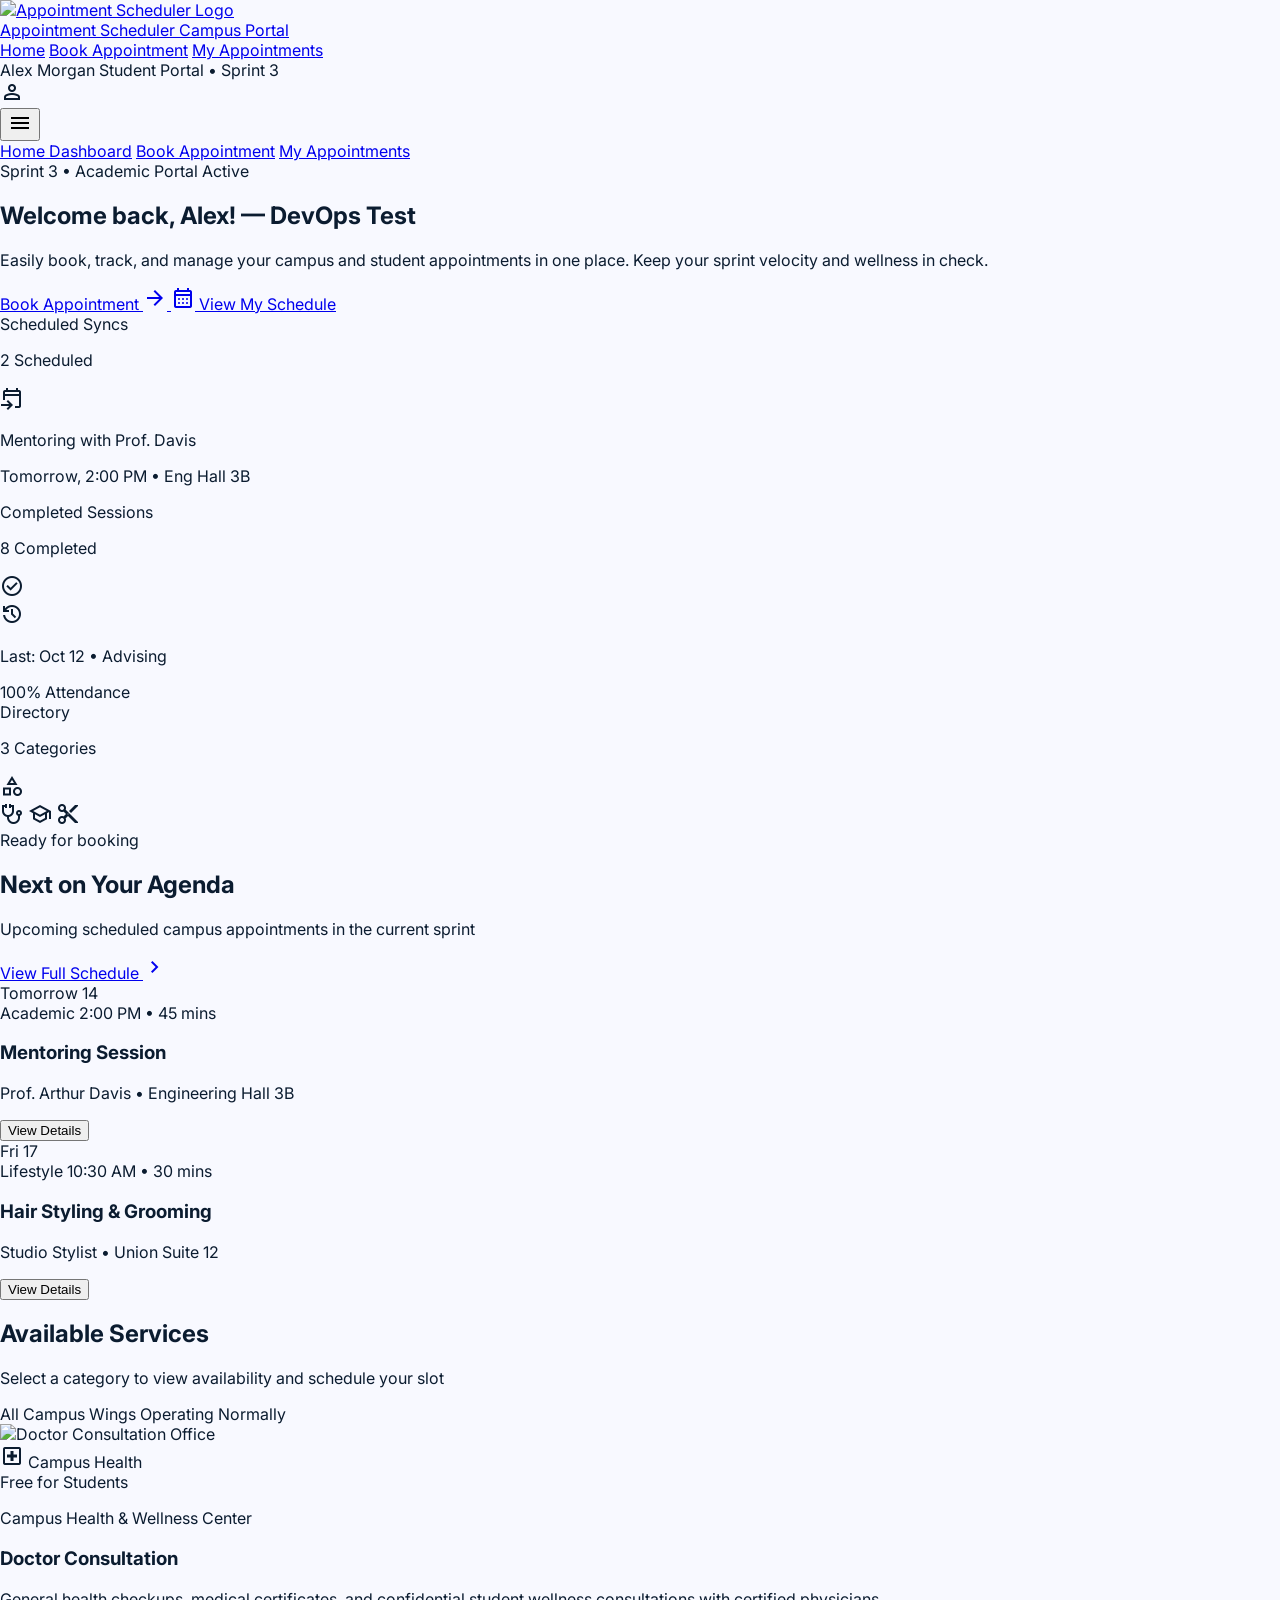
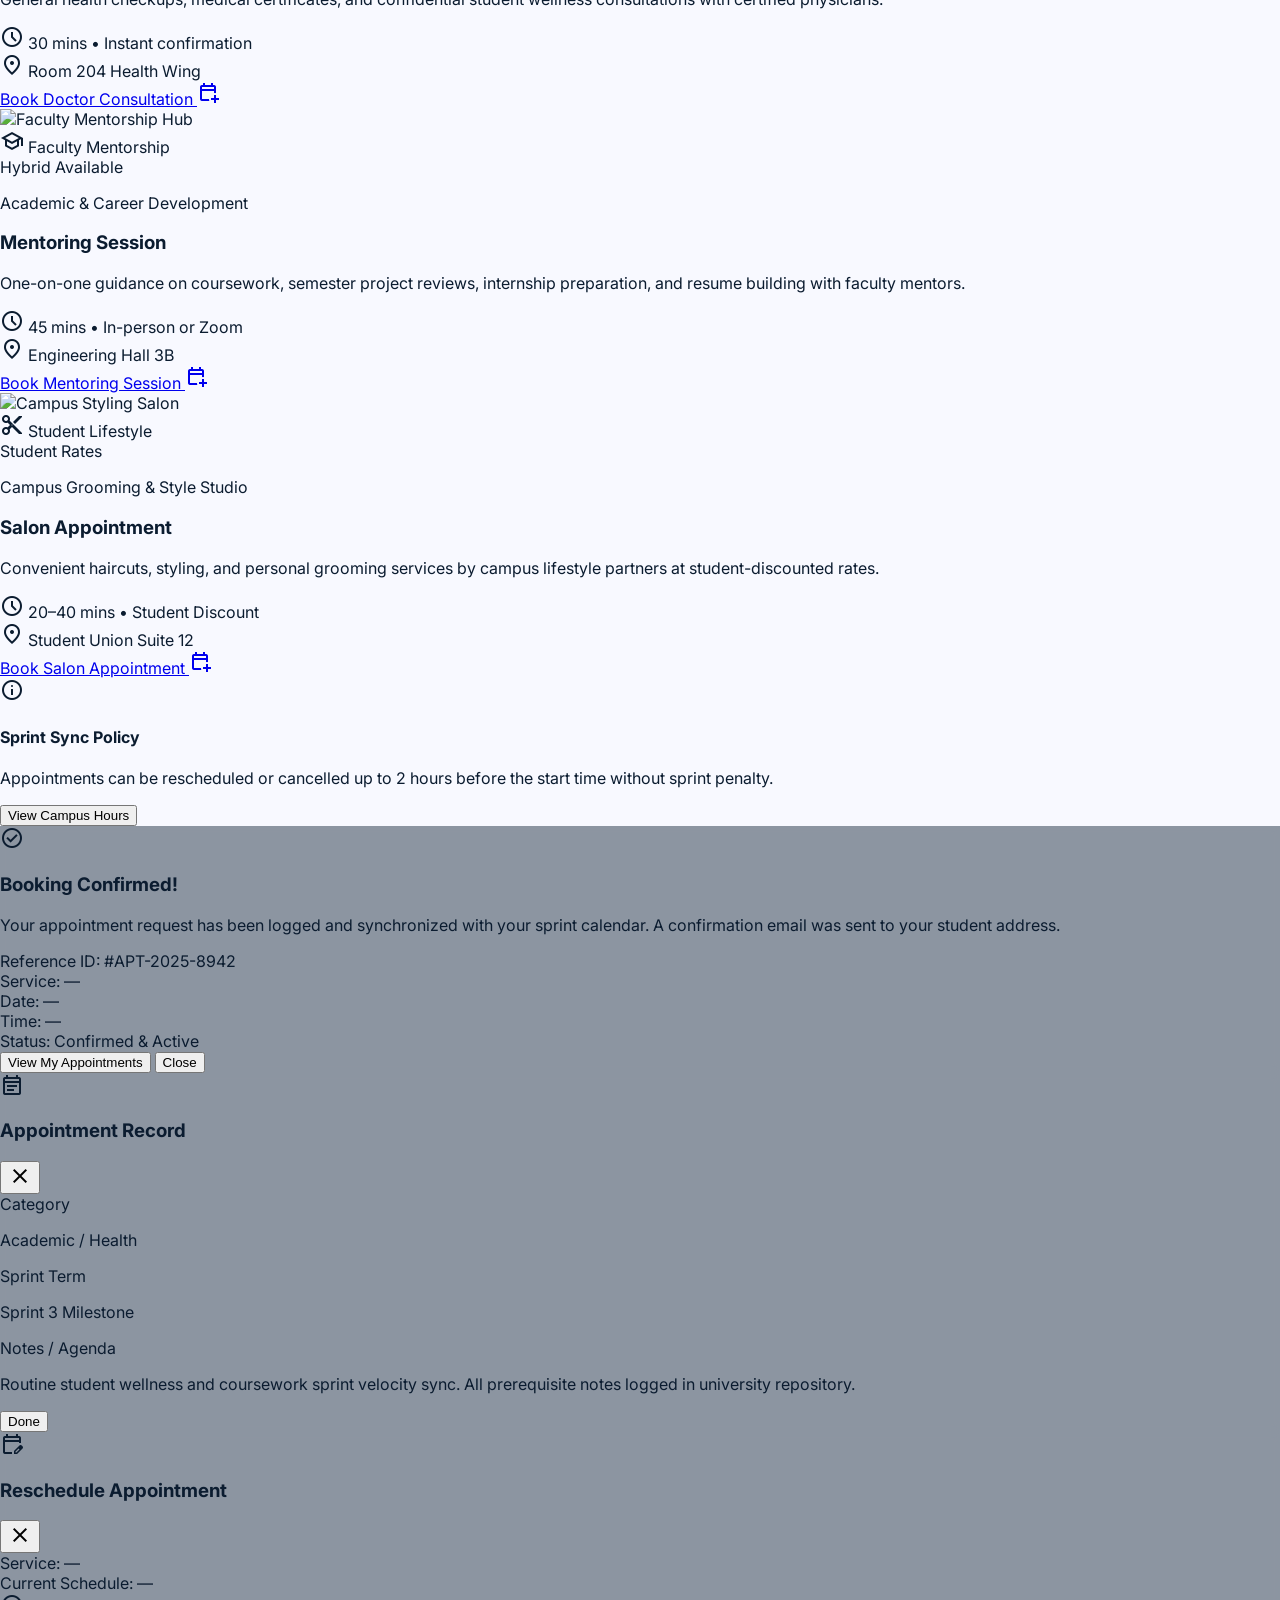
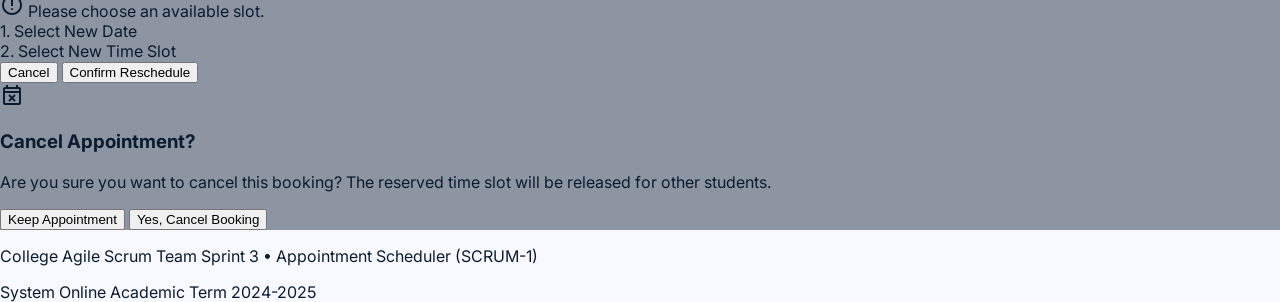
==== commit 6f3b6e42: "Update welcome message for DevOps test" ====
--- a/index.html
+++ b/index.html
@@ -169,7 +169,7 @@
                   <span class="w-2 h-2 rounded-full bg-primary animate-pulse"></span>
                   <span class="text-xs font-semibold uppercase tracking-wider">Sprint 3 • Academic Portal Active</span>
                 </div>
-                <h1 class="text-3xl sm:text-4xl font-bold text-on-surface tracking-tight">Welcome back, Alex!</h1>
+               <h1 class="text-3xl sm:text-4xl font-bold text-on-surface tracking-tight">Welcome back, Alex! — DevOps Test</h1>
                 <p class="text-base sm:text-lg text-on-surface-variant max-w-xl">
                   Easily book, track, and manage your campus and student appointments in one place. Keep your sprint velocity and wellness in check.
                 </p>
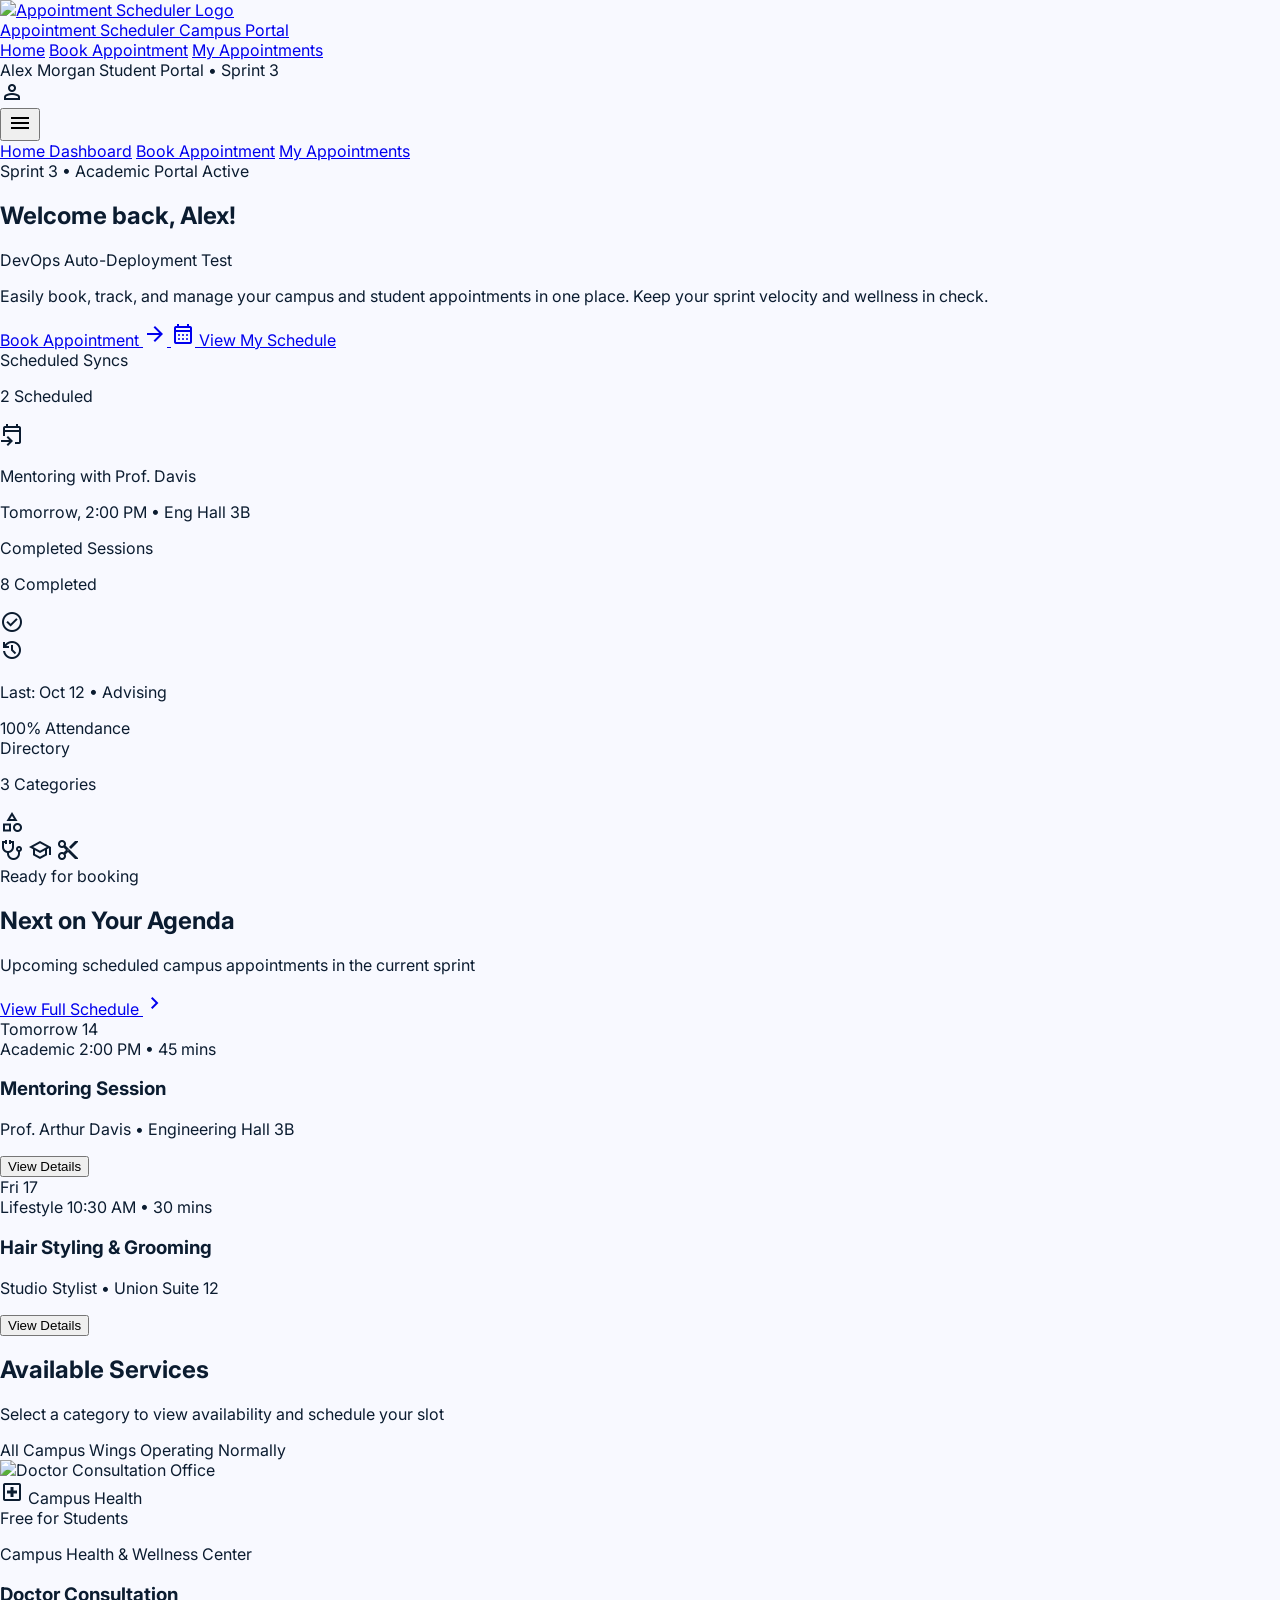
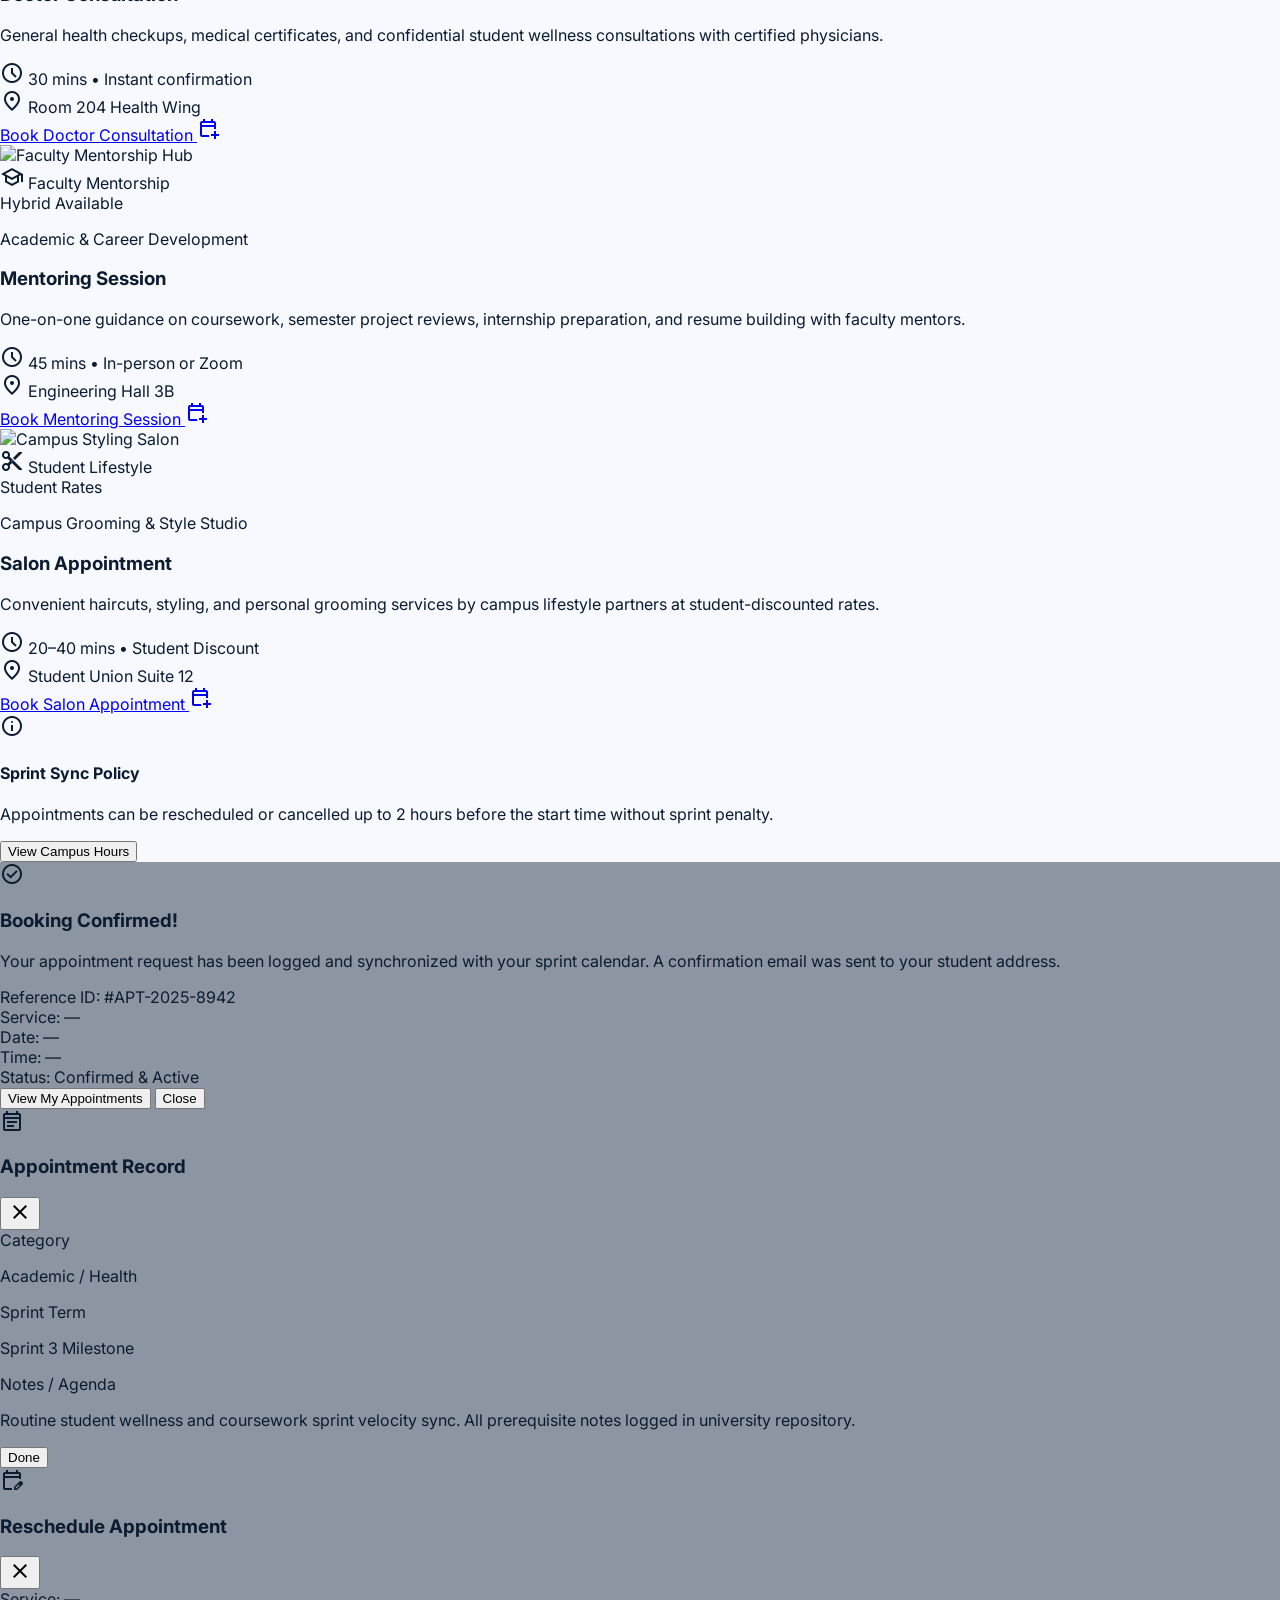
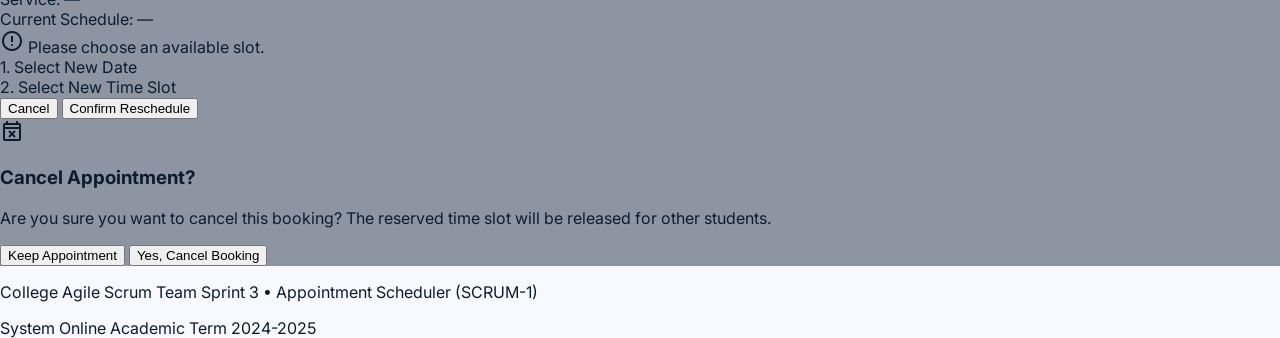
==== commit fc2cca6e: "Update welcome message and add DevOps test info Removed the subtitle from the welcome message and ad" ====
--- a/index.html
+++ b/index.html
@@ -169,7 +169,8 @@
                   <span class="w-2 h-2 rounded-full bg-primary animate-pulse"></span>
                   <span class="text-xs font-semibold uppercase tracking-wider">Sprint 3 • Academic Portal Active</span>
                 </div>
-               <h1 class="text-3xl sm:text-4xl font-bold text-on-surface tracking-tight">Welcome back, Alex! — DevOps Test</h1>
+                <h1 class="text-3xl sm:text-4xl font-bold text-on-surface tracking-tight">Welcome back, Alex!</h1>
+                <p class="text-sm font-semibold text-blue-600 mt-2">DevOps Auto-Deployment Test</p>
                 <p class="text-base sm:text-lg text-on-surface-variant max-w-xl">
                   Easily book, track, and manage your campus and student appointments in one place. Keep your sprint velocity and wellness in check.
                 </p>
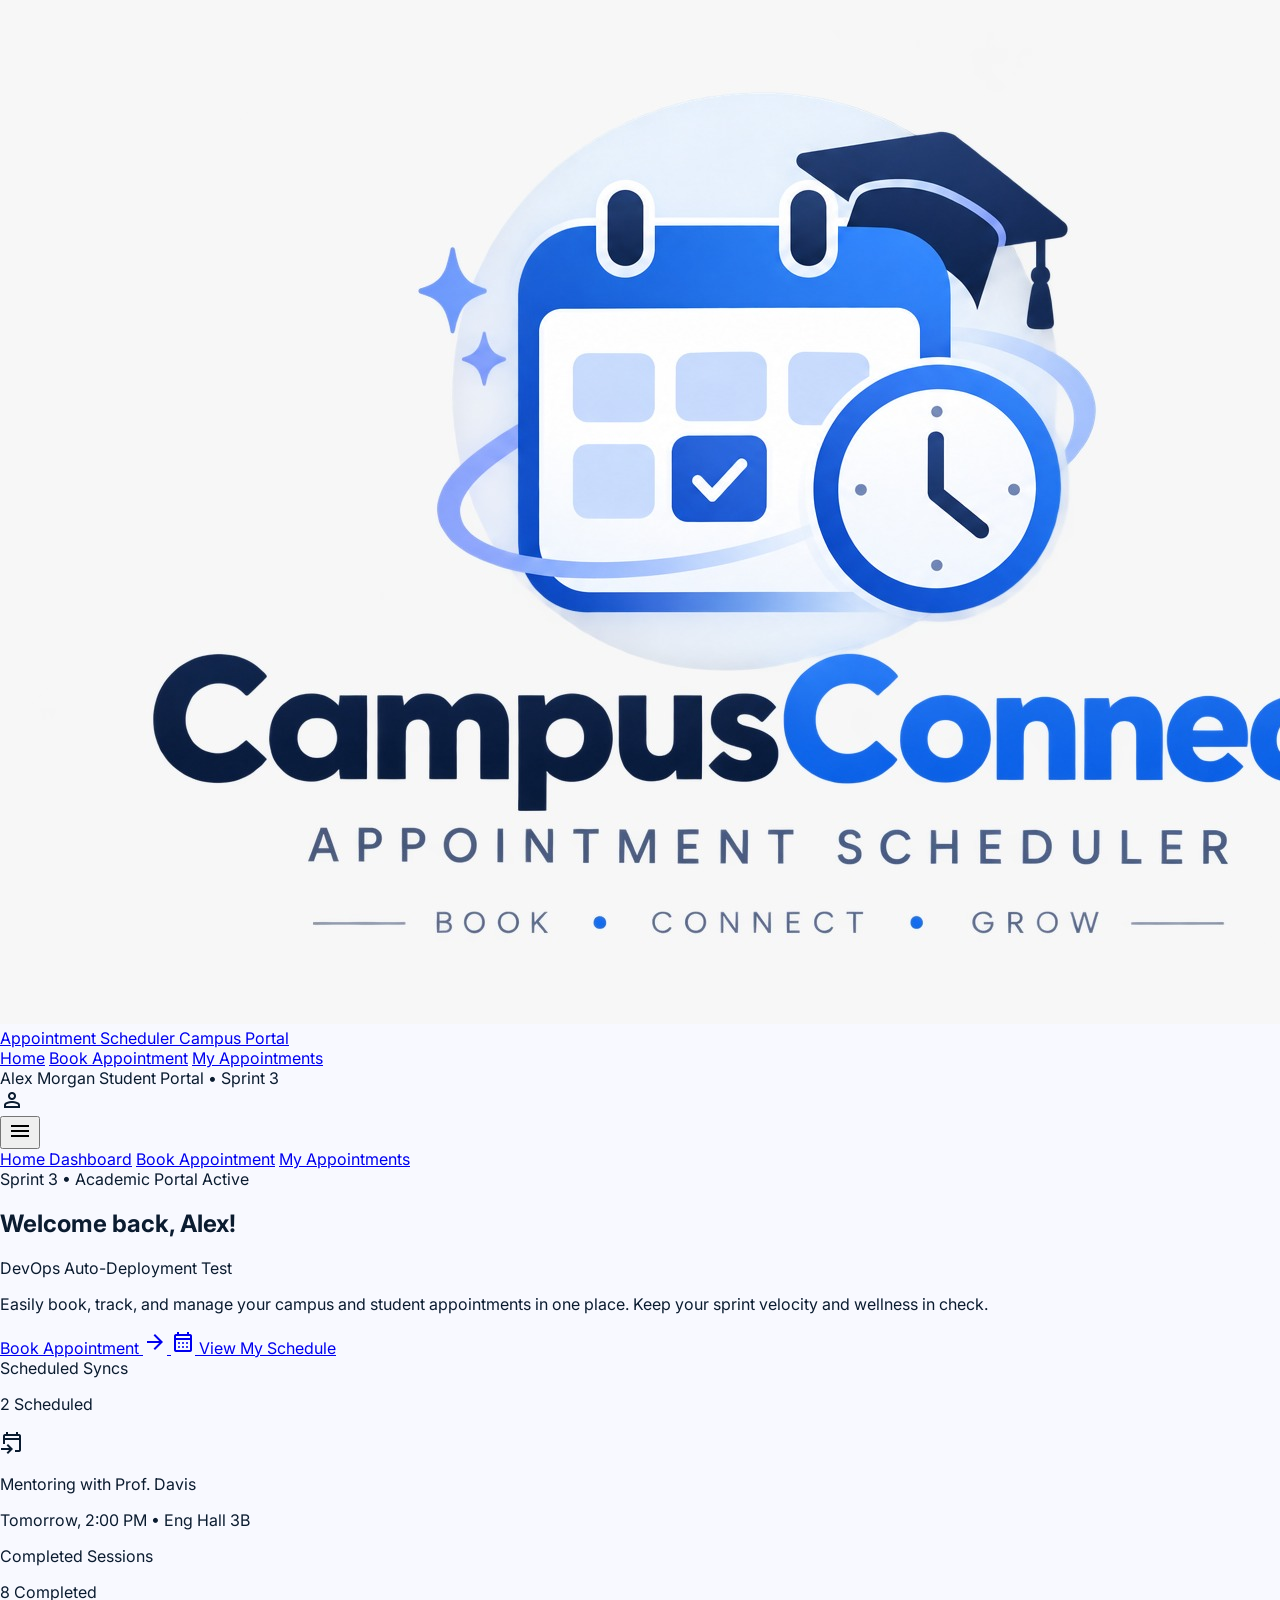
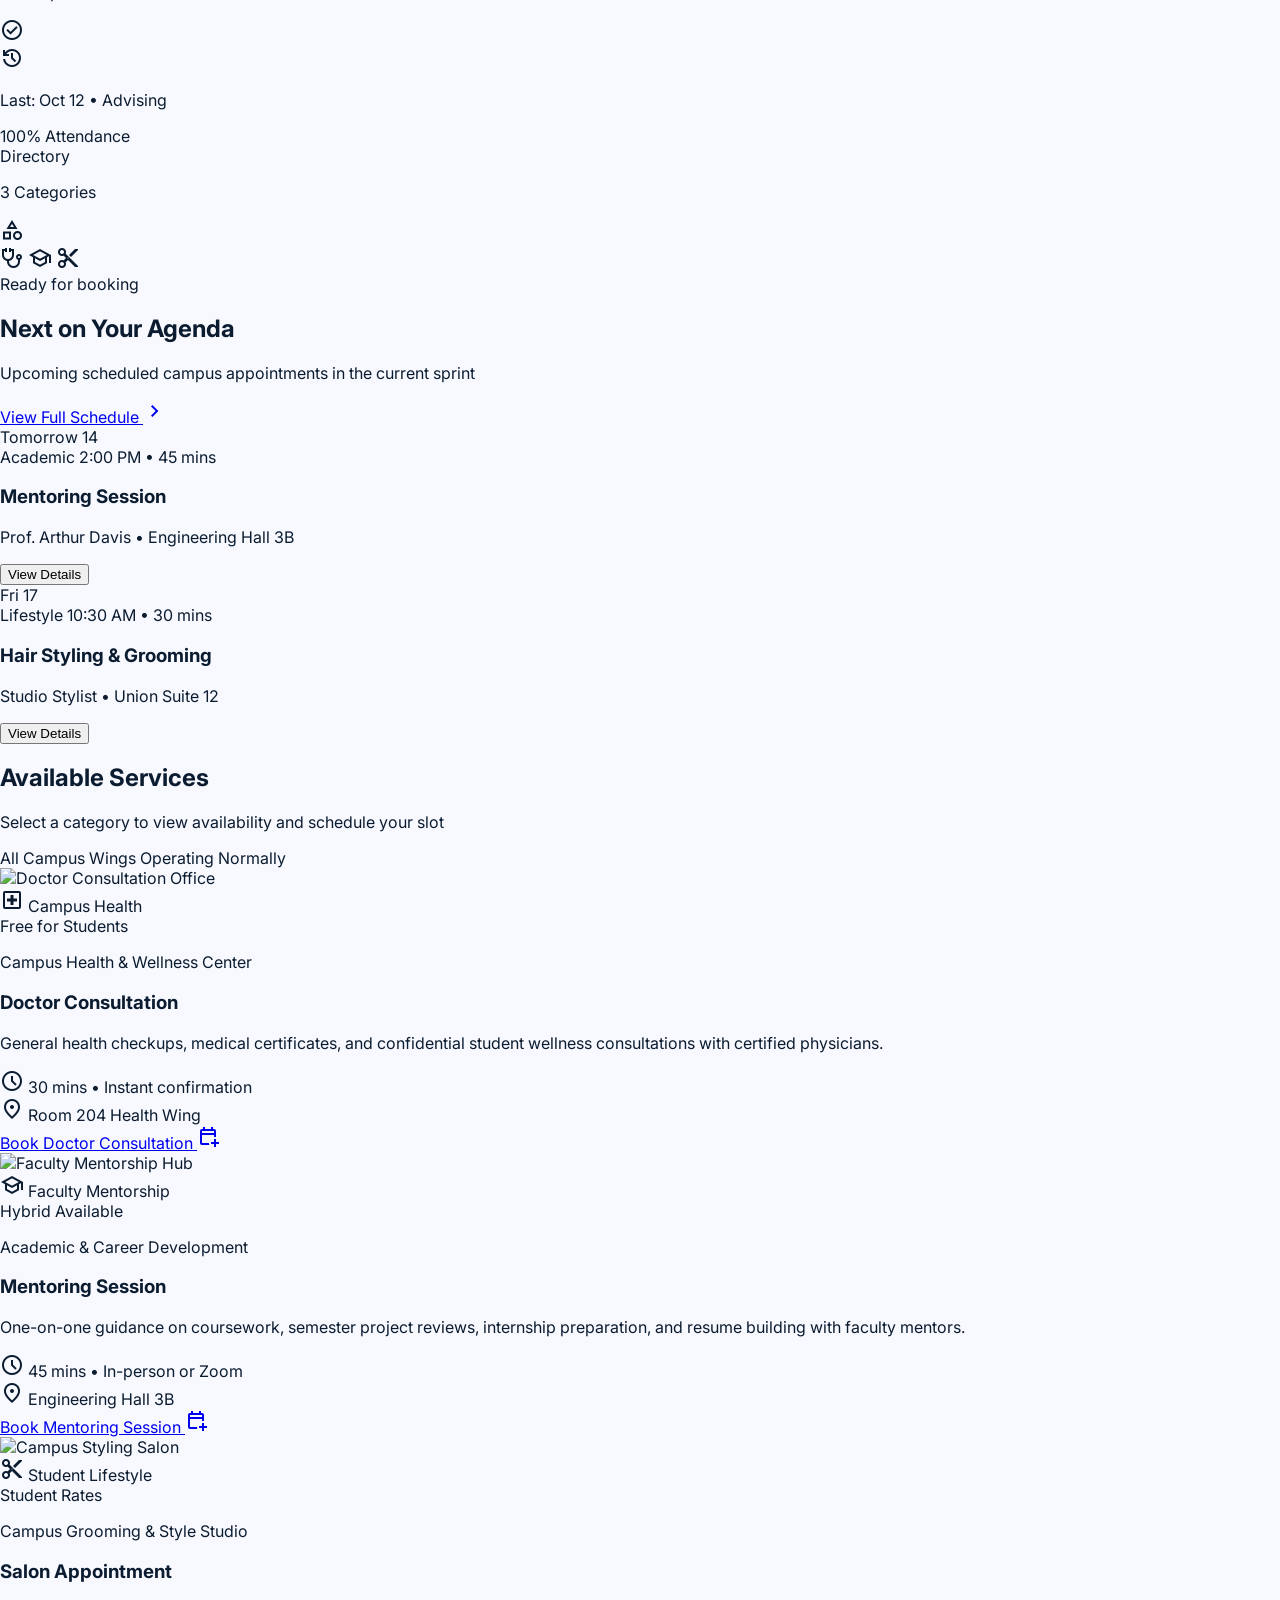
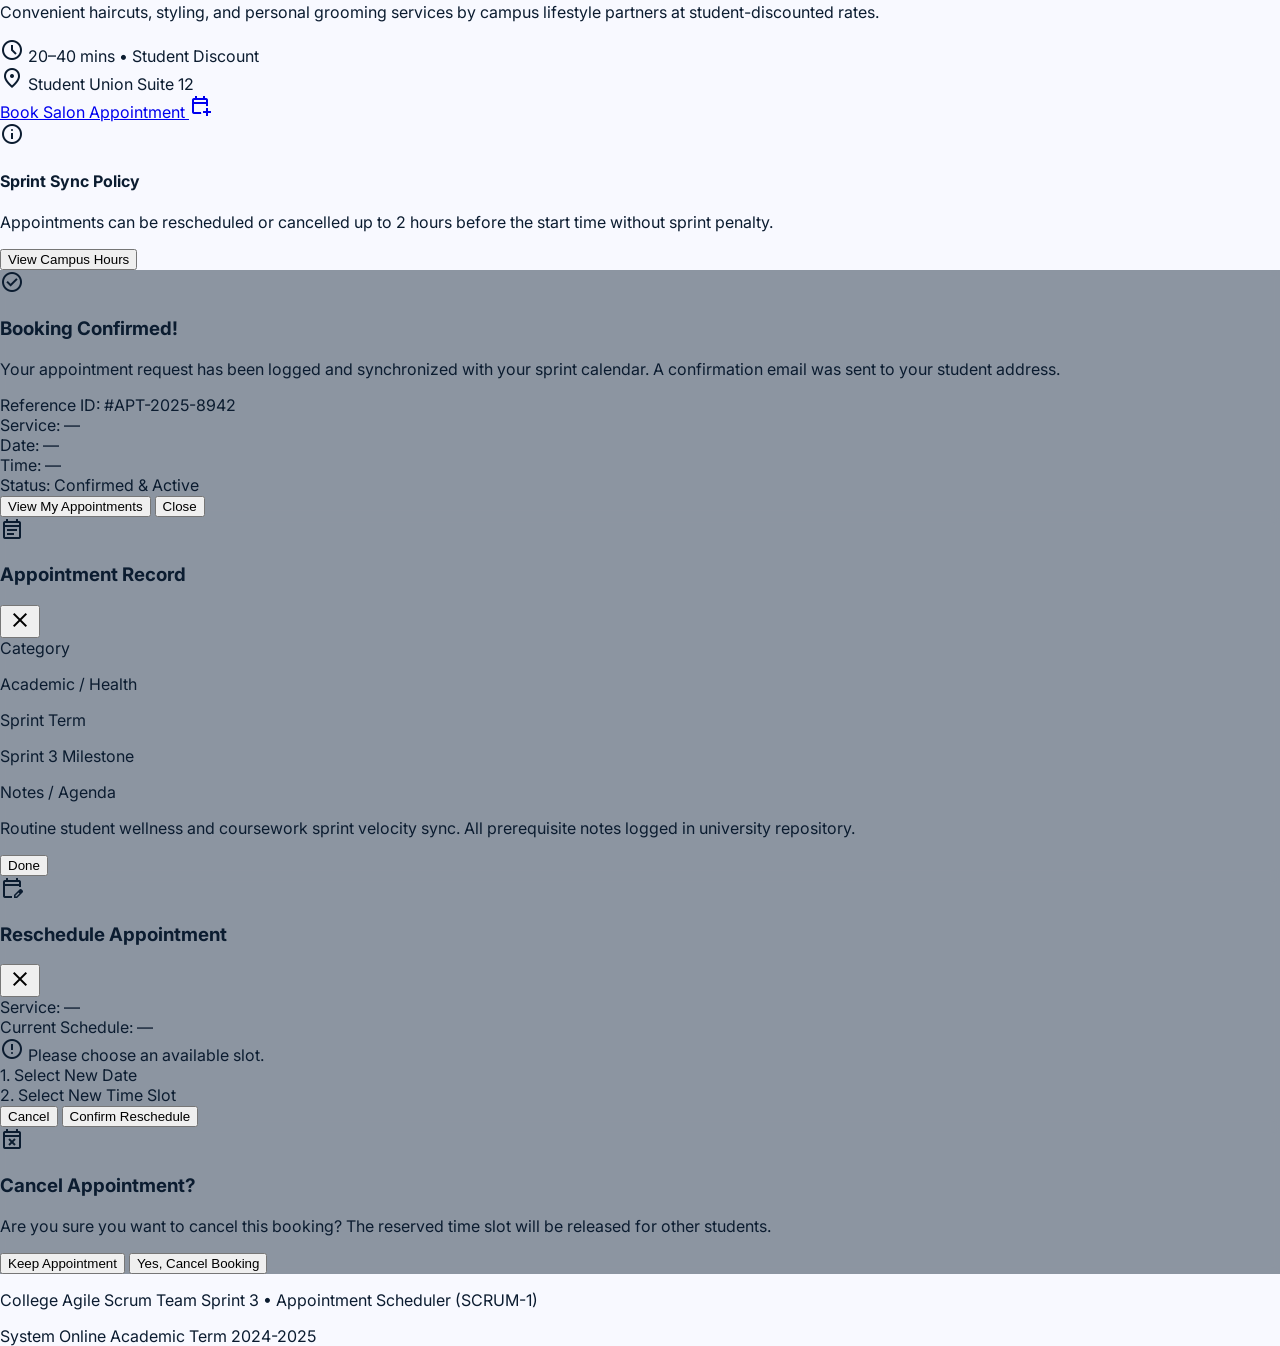
==== commit bb215f43: "Update logo in index.html Replaced the Appointment Scheduler logo with CampusConnect logo in the hea" ====
--- a/index.html
+++ b/index.html
@@ -106,7 +106,7 @@
       
       <!-- Brand & Project Identity -->
       <a href="#home" class="flex items-center gap-space-md cursor-pointer group" data-navigate="home" aria-label="Go to Home Dashboard">
-        <img alt="Appointment Scheduler Logo" class="h-8 w-auto object-contain transition-transform group-hover:scale-105" src="https://lh3.googleusercontent.com/aida/[base64]"/>
+        <img alt="CampusConnect Logo" class="h-10 w-auto object-contain transition-transform group-hover:scale-105" src="./campusconnect-logo.png.jpeg"/>
         <div class="flex items-center gap-space-sm">
           <span class="text-lg font-bold text-on-surface tracking-tight">Appointment Scheduler</span>
           <span class="hidden sm:inline-flex items-center px-2 py-0.5 rounded-full text-xs font-semibold bg-surface-container-high text-primary">Campus Portal</span>
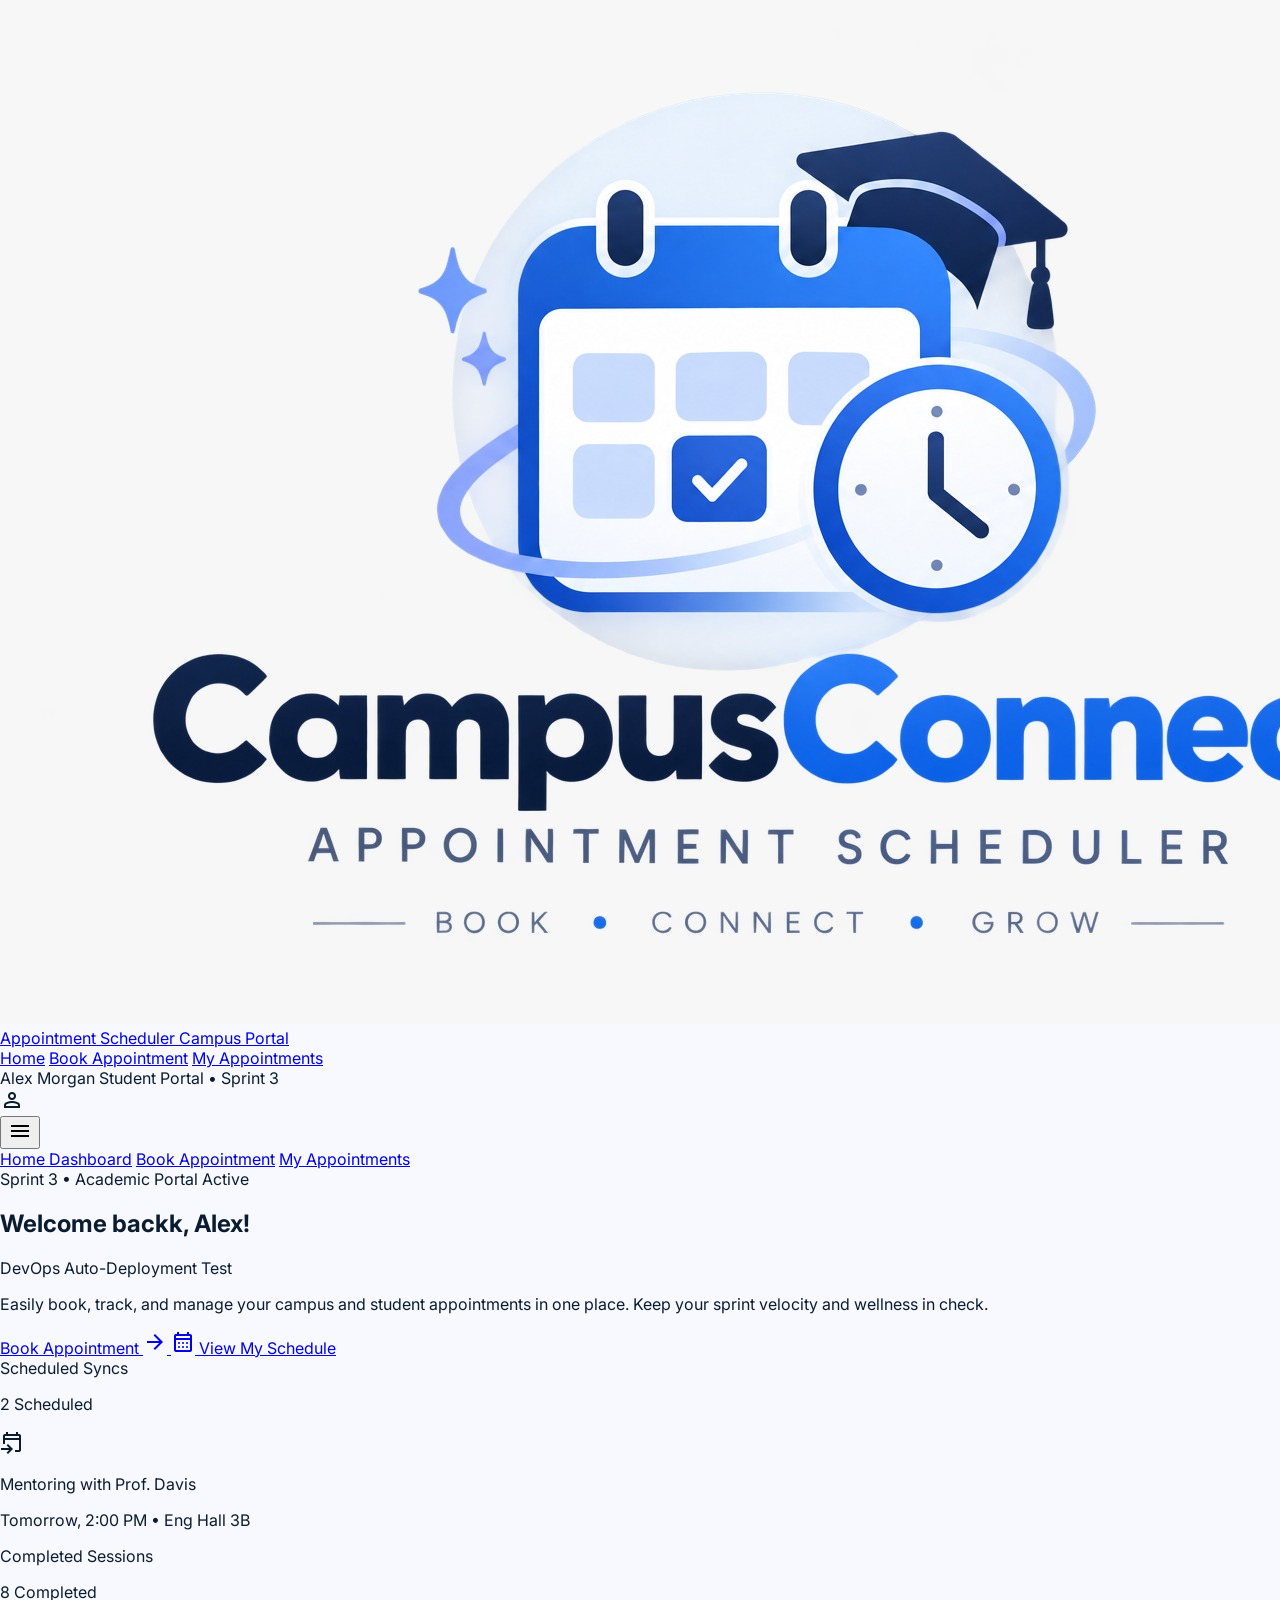
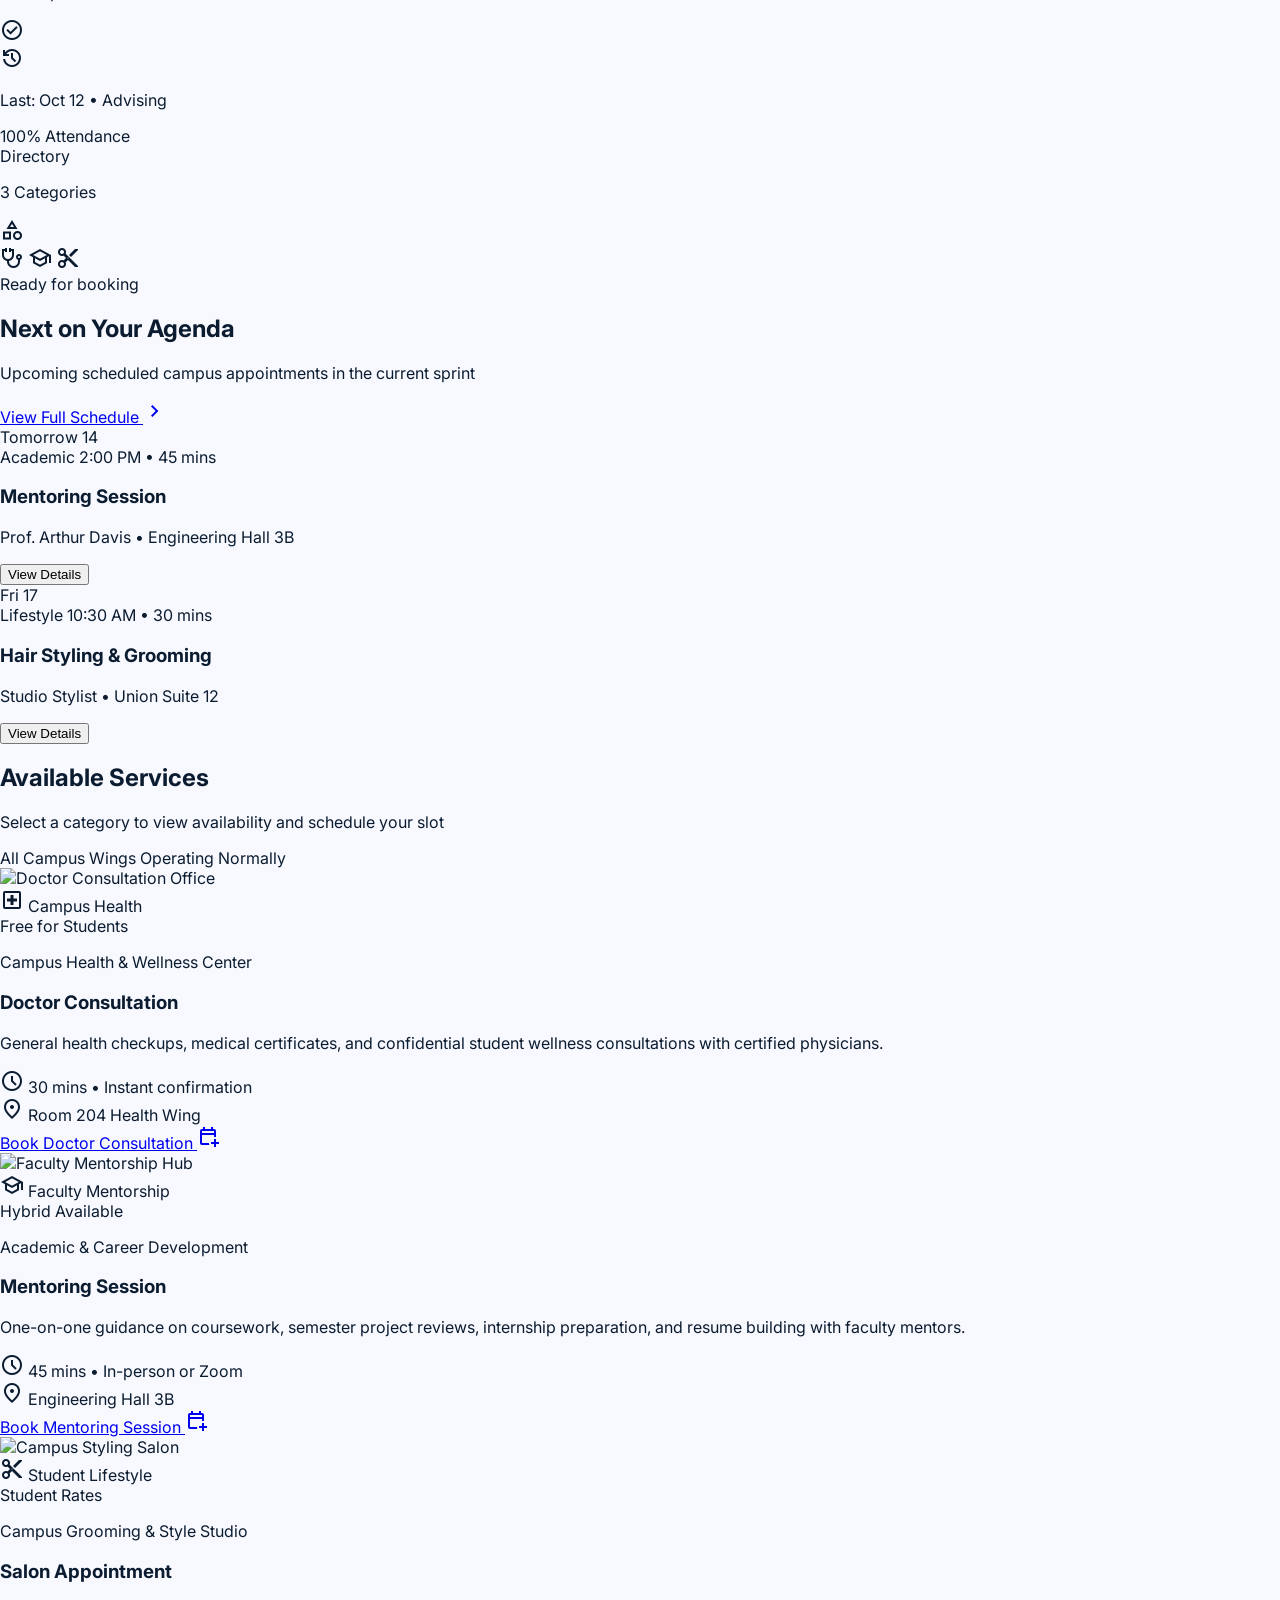
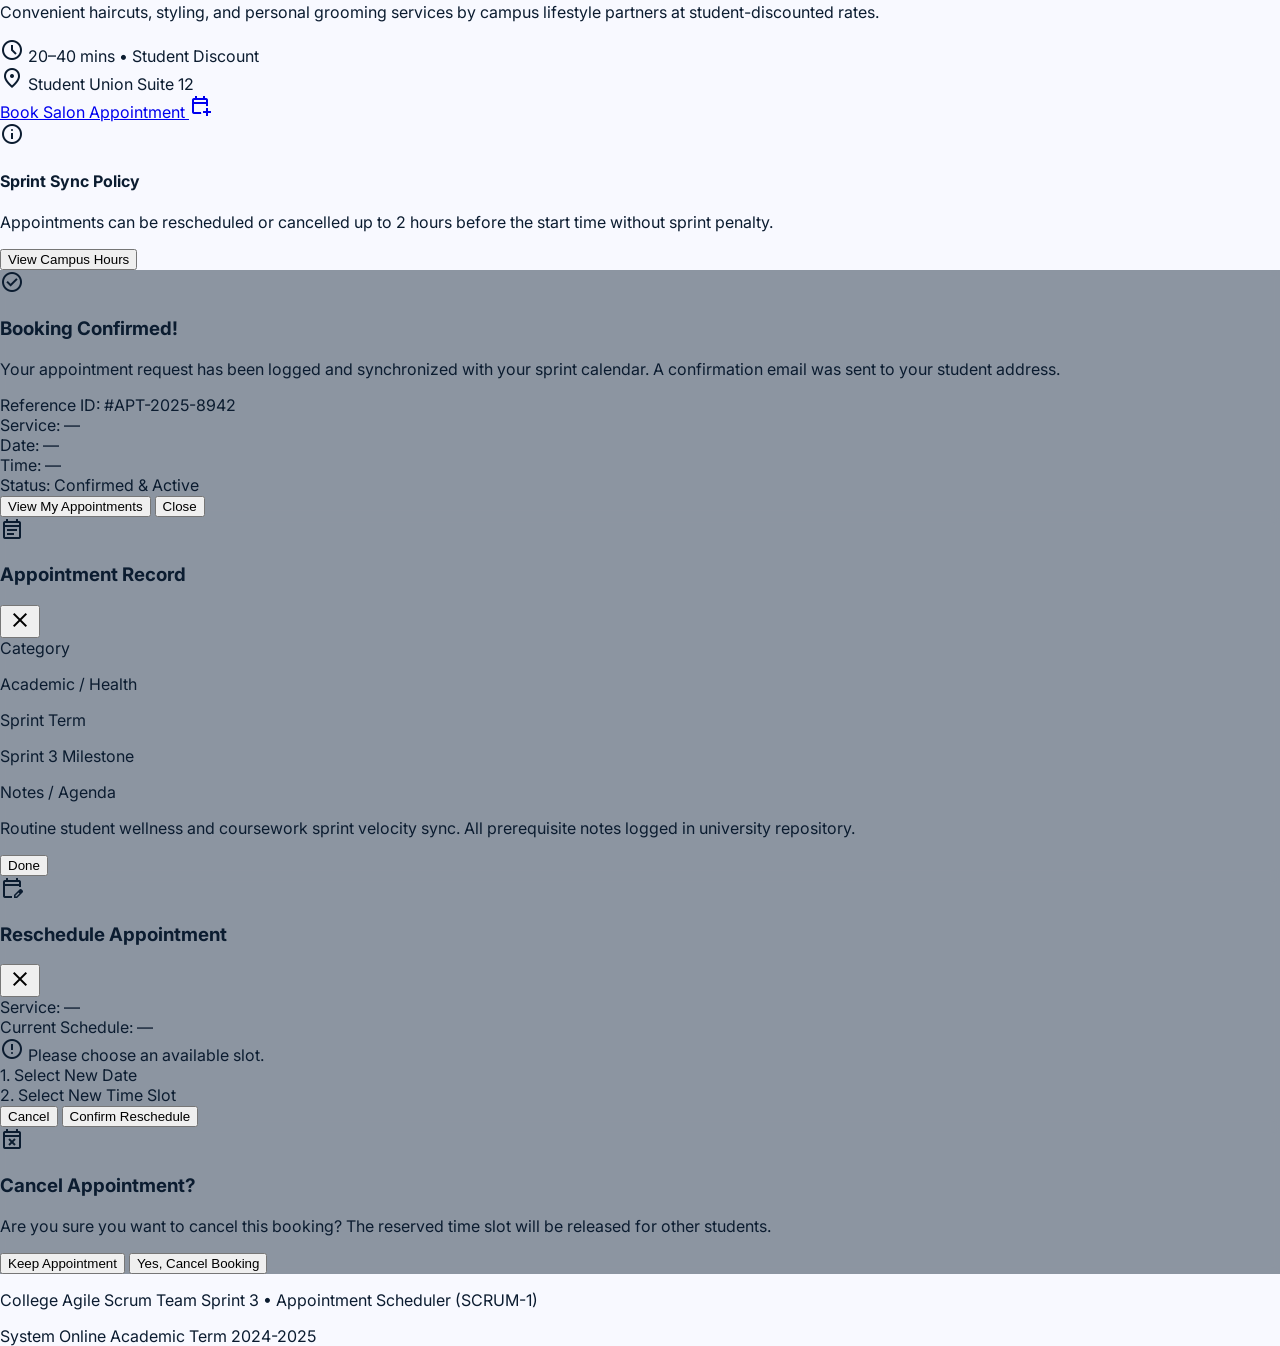
==== commit cc2855d0: "welcome backk 30/10" ====
--- a/index.html
+++ b/index.html
@@ -106,7 +106,7 @@
       
       <!-- Brand & Project Identity -->
       <a href="#home" class="flex items-center gap-space-md cursor-pointer group" data-navigate="home" aria-label="Go to Home Dashboard">
-        <img alt="CampusConnect Logo" class="h-10 w-auto object-contain transition-transform group-hover:scale-105" src="./campusconnect-logo.png.jpeg"/>
+        <img alt="CampusConnect Logo" class="h-16 w-40 object-contain transition-transform group-hover:scale-105" src="./campusconnect-logo.png.jpeg"/>
         <div class="flex items-center gap-space-sm">
           <span class="text-lg font-bold text-on-surface tracking-tight">Appointment Scheduler</span>
           <span class="hidden sm:inline-flex items-center px-2 py-0.5 rounded-full text-xs font-semibold bg-surface-container-high text-primary">Campus Portal</span>
@@ -169,7 +169,7 @@
                   <span class="w-2 h-2 rounded-full bg-primary animate-pulse"></span>
                   <span class="text-xs font-semibold uppercase tracking-wider">Sprint 3 • Academic Portal Active</span>
                 </div>
-                <h1 class="text-3xl sm:text-4xl font-bold text-on-surface tracking-tight">Welcome back, Alex!</h1>
+                <h1 class="text-3xl sm:text-4xl font-bold text-on-surface tracking-tight">Welcome backk, Alex!</h1>
                 <p class="text-sm font-semibold text-blue-600 mt-2">DevOps Auto-Deployment Test</p>
                 <p class="text-base sm:text-lg text-on-surface-variant max-w-xl">
                   Easily book, track, and manage your campus and student appointments in one place. Keep your sprint velocity and wellness in check.
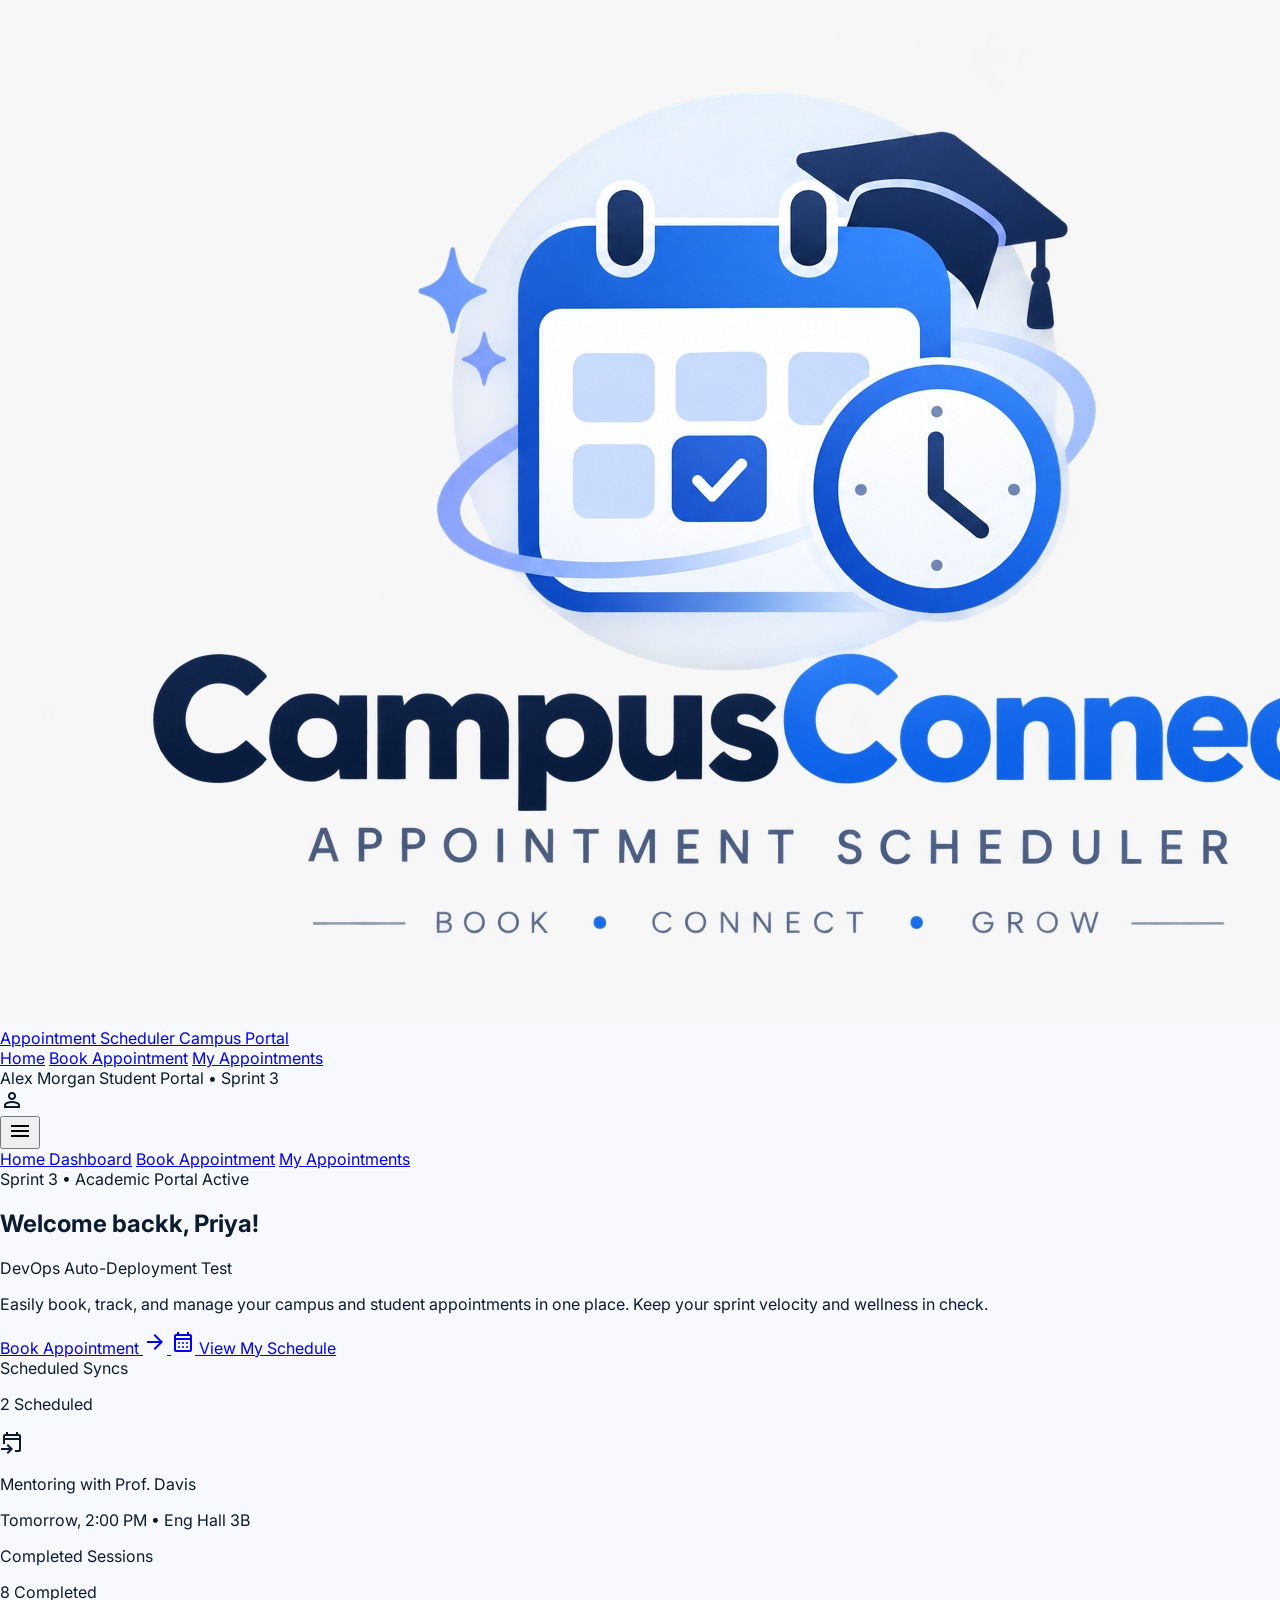
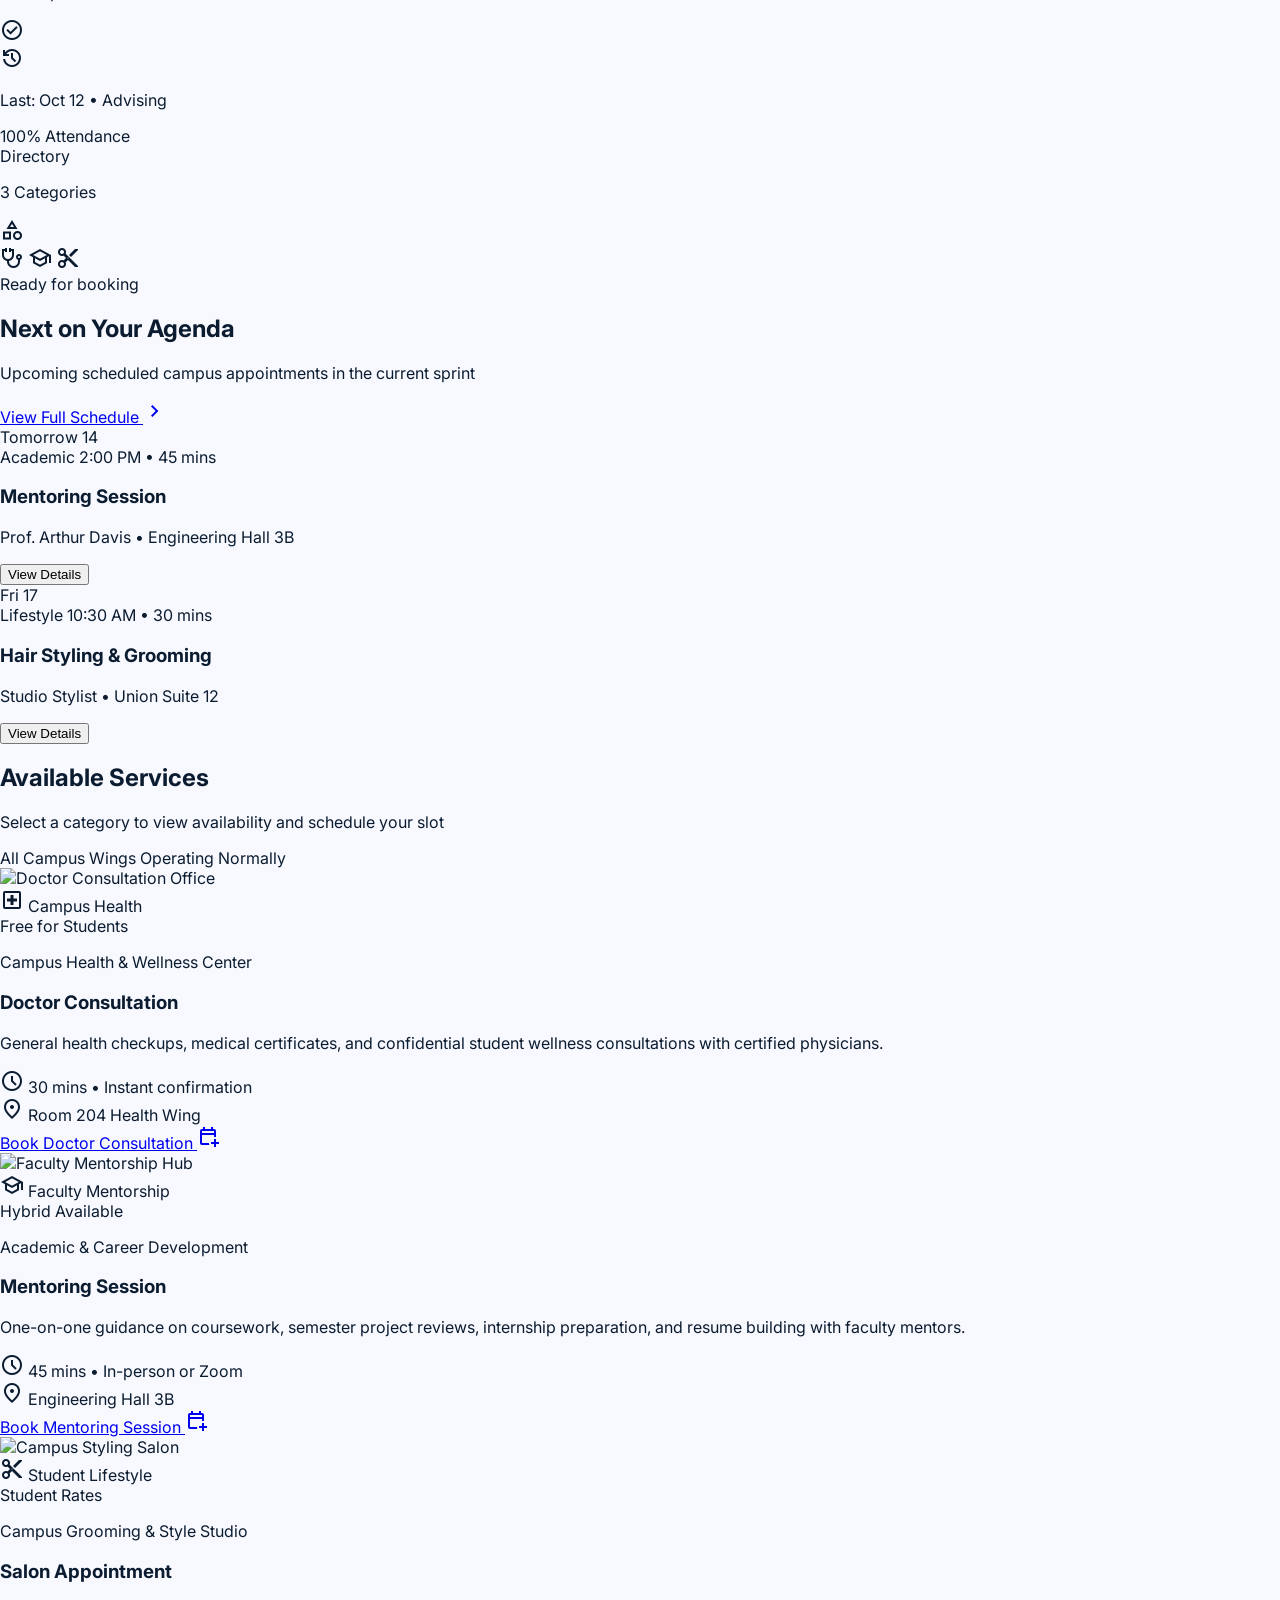
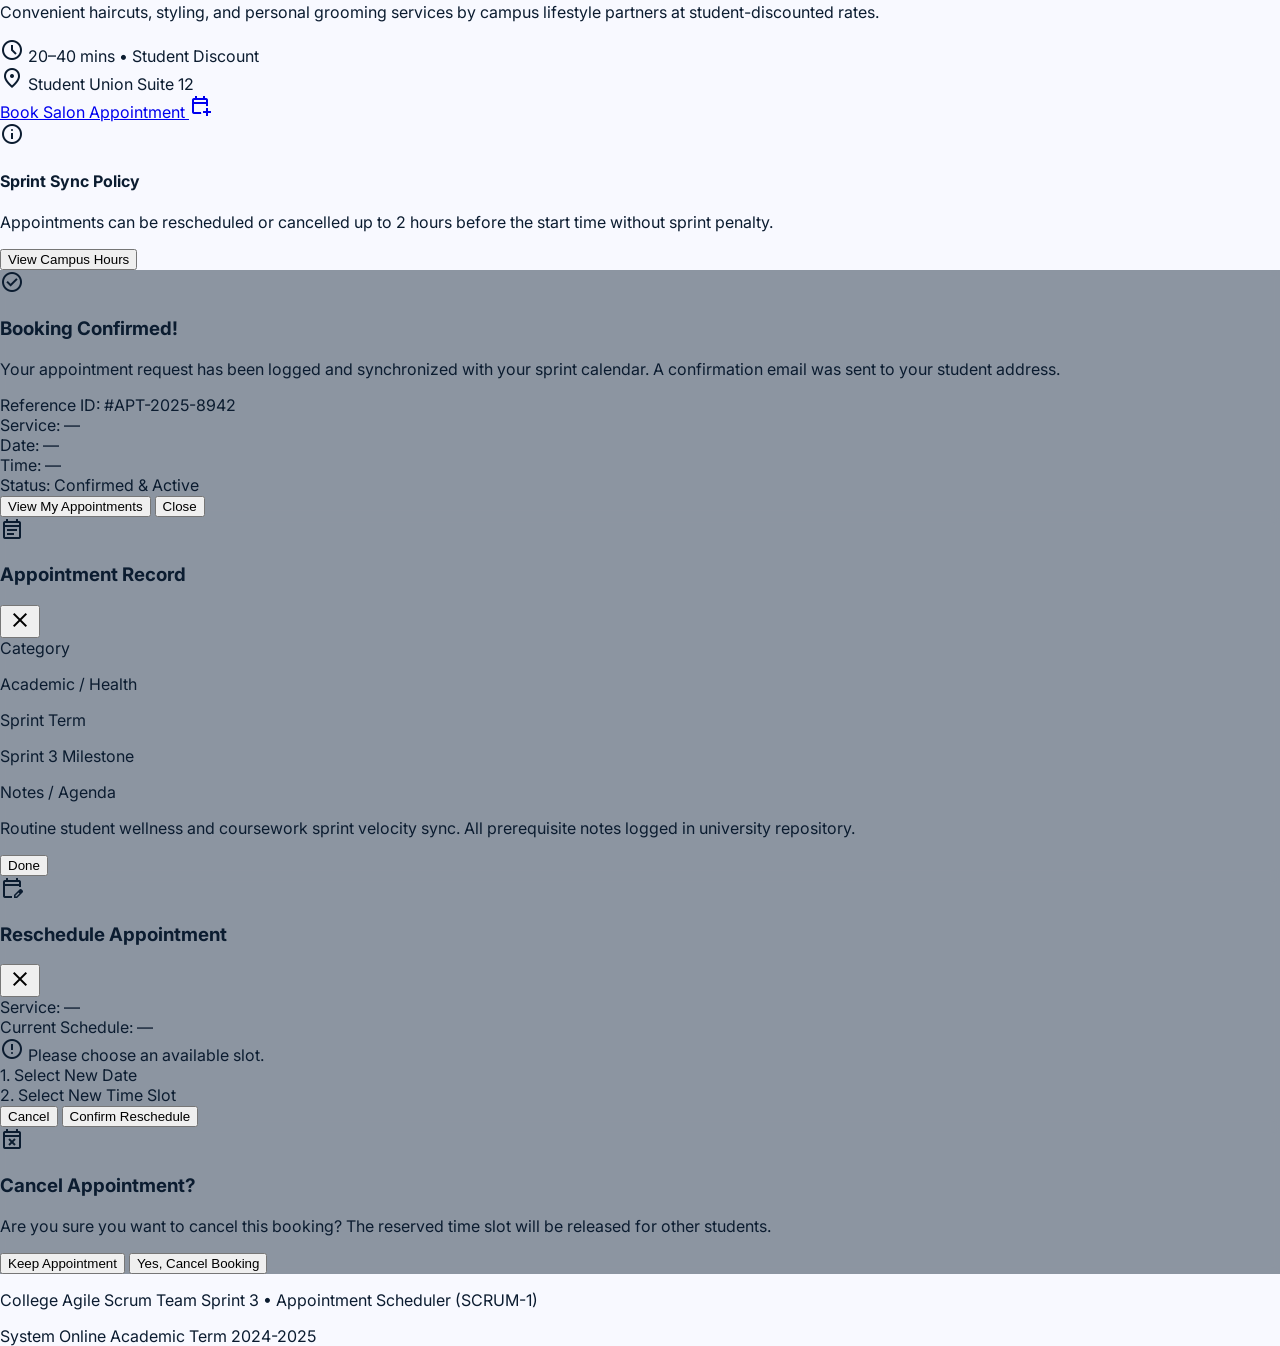
==== commit 6bf75233: "Update welcome message for user Priya" ====
--- a/index.html
+++ b/index.html
@@ -169,7 +169,7 @@
                   <span class="w-2 h-2 rounded-full bg-primary animate-pulse"></span>
                   <span class="text-xs font-semibold uppercase tracking-wider">Sprint 3 • Academic Portal Active</span>
                 </div>
-                <h1 class="text-3xl sm:text-4xl font-bold text-on-surface tracking-tight">Welcome backk, Alex!</h1>
+                <h1 class="text-3xl sm:text-4xl font-bold text-on-surface tracking-tight">Welcome backk, Priya!</h1>
                 <p class="text-sm font-semibold text-blue-600 mt-2">DevOps Auto-Deployment Test</p>
                 <p class="text-base sm:text-lg text-on-surface-variant max-w-xl">
                   Easily book, track, and manage your campus and student appointments in one place. Keep your sprint velocity and wellness in check.
